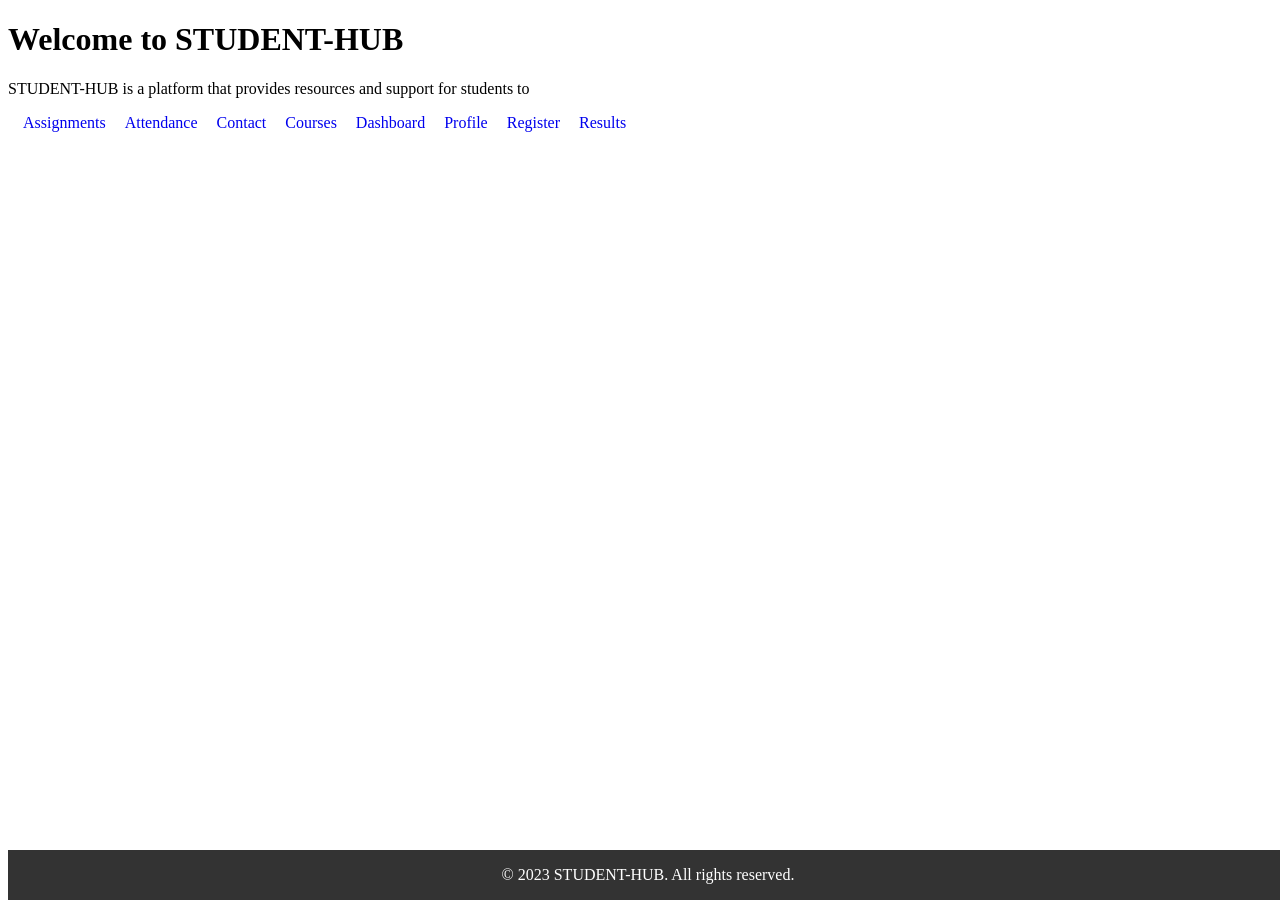
==== index.html @ 46077544 "Add footer section to index.html and style.css; create sitemap.md for project overview" ====
<!DOCTYPE html>
<html lang="en">
<head>
    <meta charset="UTF-8">
    <meta name="viewport" content="width=device-width, initial-scale=1.0">
    <title>STUDENT-HUB</title>
    <link rel="stylesheet" href="./student HUB project/css/style.css">
</head>
<body>
    <header> 
        <h1>Welcome to STUDENT-HUB</h1>
    </header>
    <main>
        <p>STUDENT-HUB is a platform that provides resources and support for students to</p>
    </main>

    <nav class="Navbar">
            <a href="assignments.html">Assignments</a>
            <a href="attendance.html">Attendance</a>
            <a href="contact.html">Contact</a>
            <a href="courses.html">Courses</a>
            <a href="dashboard.html">Dashboard</a>
            <a href="profile.html">Profile</a>
            <a href="register.html">Register</a>
            <a href="results.html">Results</a>
    </nav>
    <script src="script.js"></script>
<div class="footer">
    <p>&copy; 2023 STUDENT-HUB. All rights reserved.</p>
</div>
</body>
</html>
---- student HUB project/css/style.css ----
.Navbar a {
    text-decoration: none;
    margin-left: 15px;
}
.footer {
    background-color: #333;
    color: #fff;
    text-align: center;
    
    position: fixed;
    bottom: 0;
    width: 100%;
}
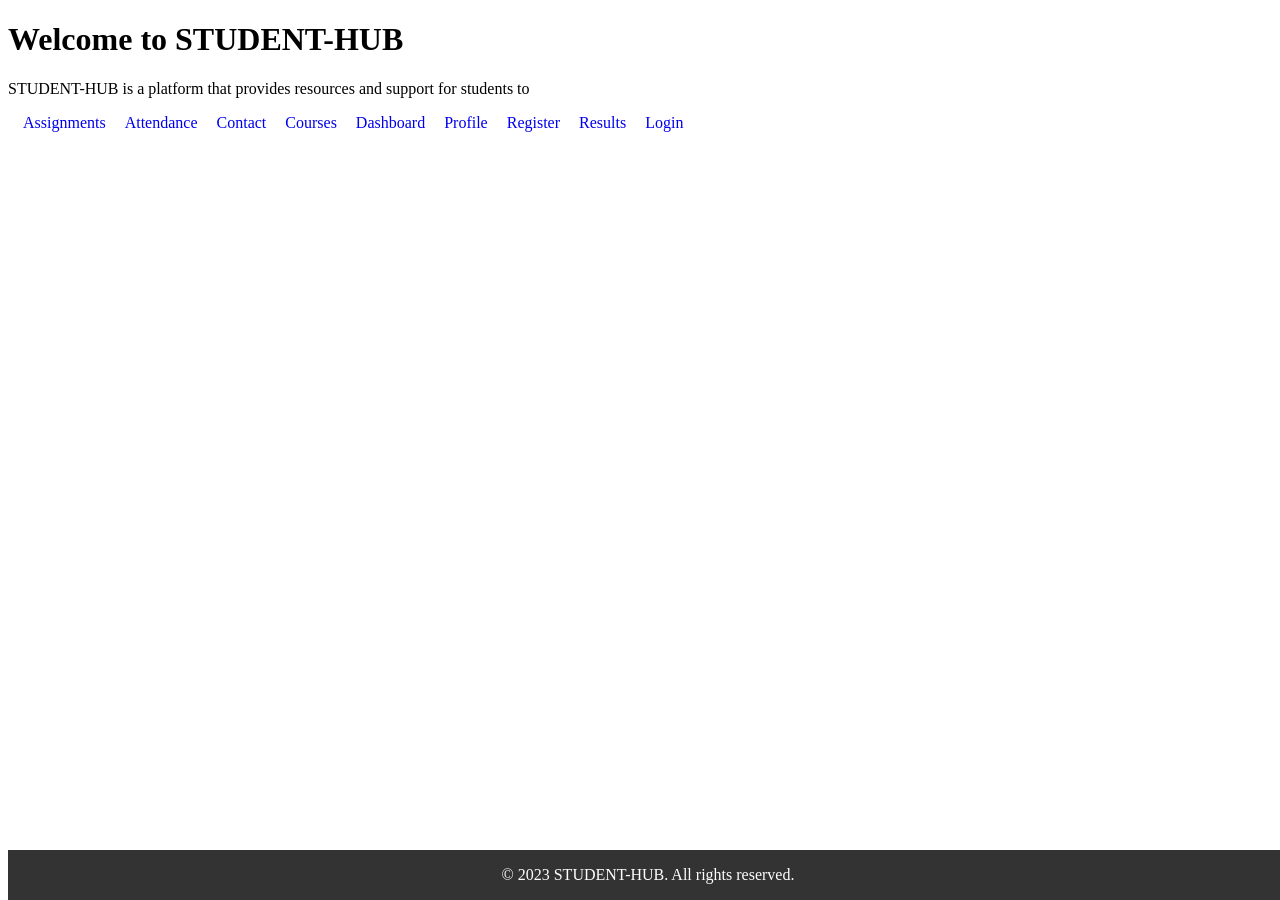
==== commit 419ed32a: "Add multiple HTML pages and update index.html with footer and login link; create style.css for styli" ====
--- a/index.html
+++ b/index.html
@@ -23,10 +23,11 @@
             <a href="profile.html">Profile</a>
             <a href="register.html">Register</a>
             <a href="results.html">Results</a>
+            <a href="login.html">Login</a>
     </nav>
     <script src="script.js"></script>
 <div class="footer">
     <p>&copy; 2023 STUDENT-HUB. All rights reserved.</p>
 </div>
 </body>
-</html>+</html>
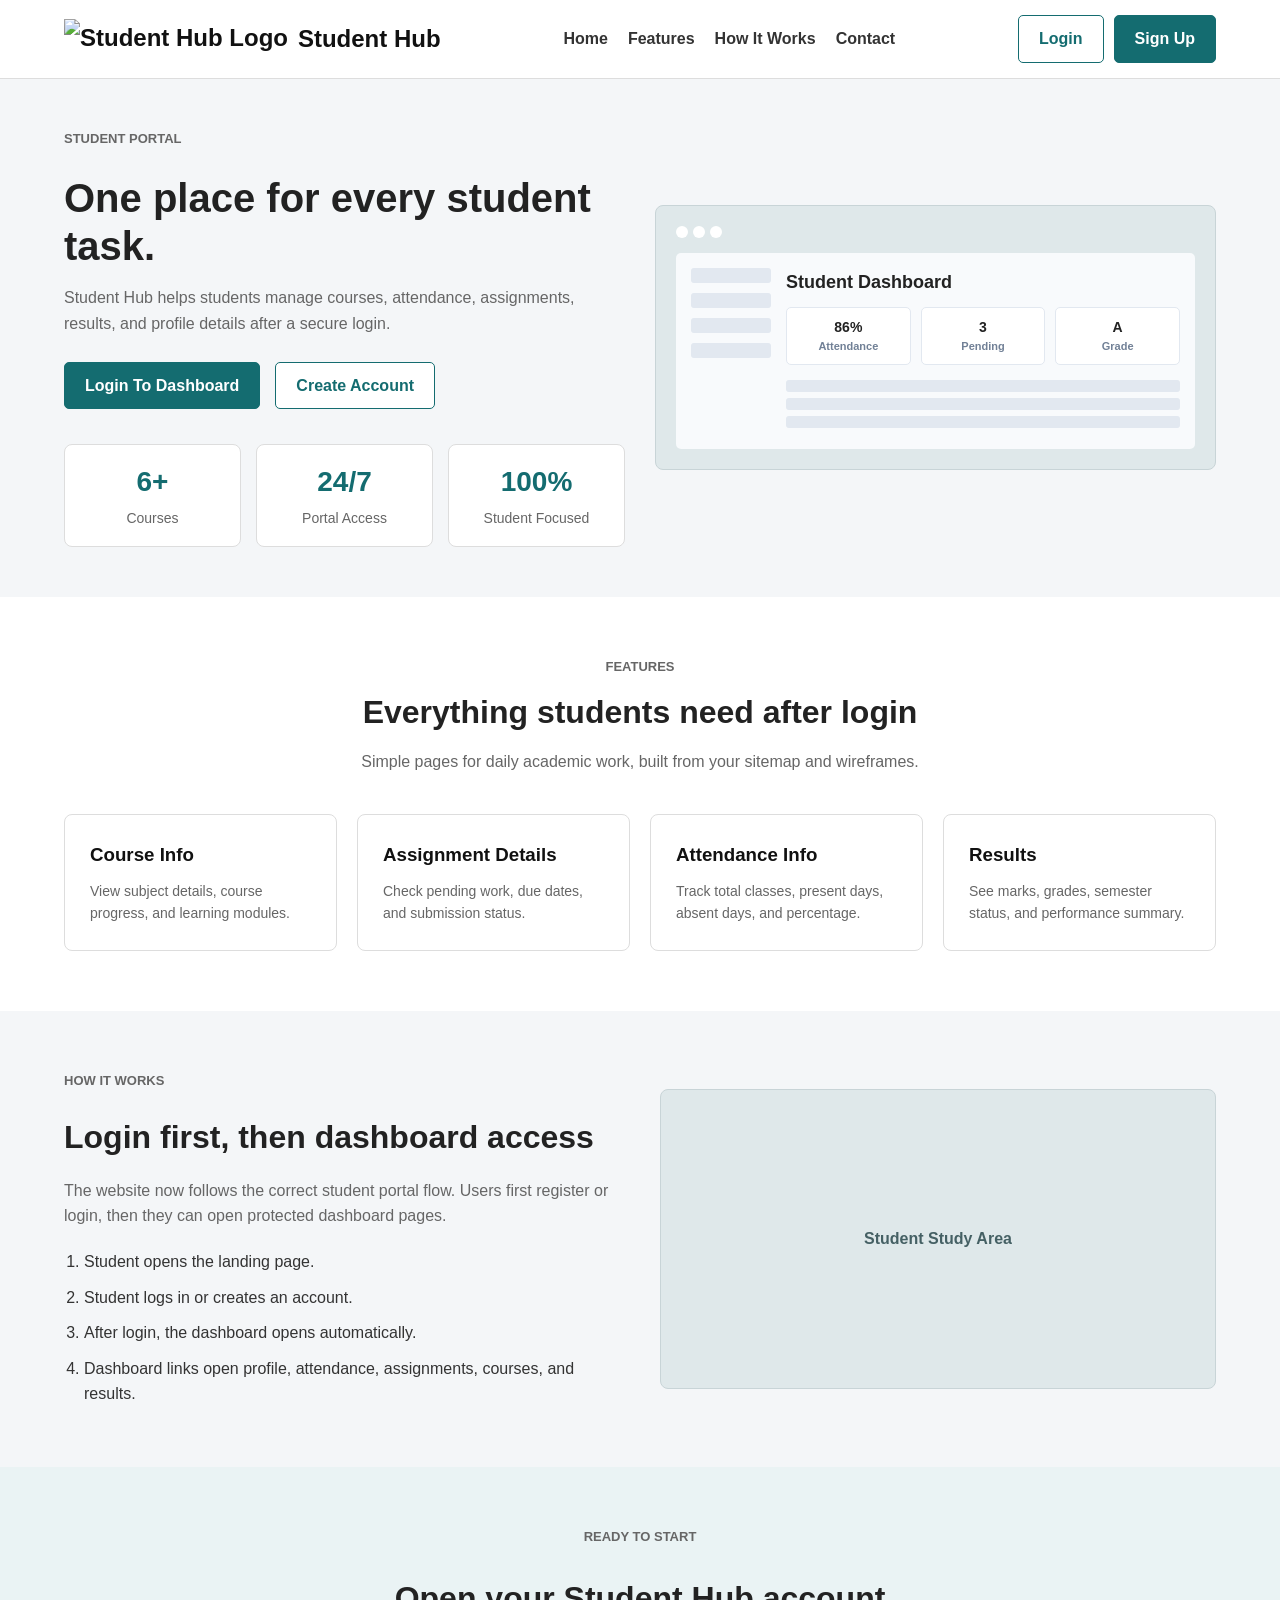
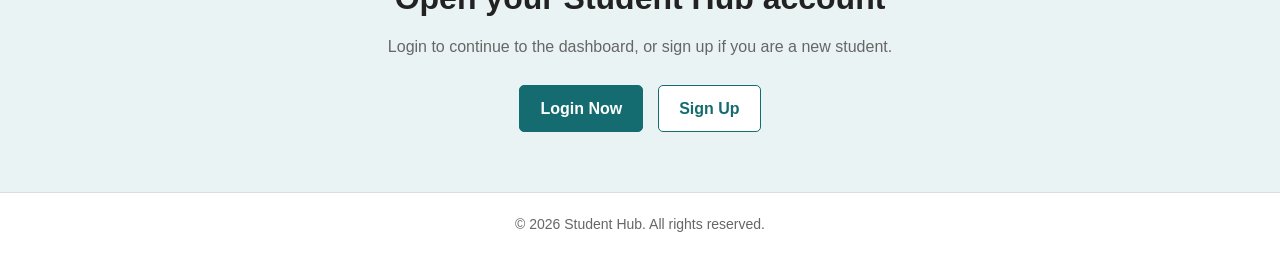
==== commit 655bf0a3: "Add logo images for branding - Added logo.png and logo1 (2).png to the img directory for use in the " ====
--- a/index.html
+++ b/index.html
@@ -3,31 +3,140 @@
 <head>
     <meta charset="UTF-8">
     <meta name="viewport" content="width=device-width, initial-scale=1.0">
-    <title>STUDENT-HUB</title>
-    <link rel="stylesheet" href="./student HUB project/css/style.css">
+    <title>Student Hub - Home</title>
+    <link rel="stylesheet" href="css/style.css">
 </head>
 <body>
-    <header> 
-        <h1>Welcome to STUDENT-HUB</h1>
+    <header class="site-header">
+        <a class="brand" href="index.html">
+            <img src="img/Logo.png" alt="Student Hub Logo">
+            <span>Student Hub</span>
+        </a>
+        <nav class="main-nav">
+            <a href="index.html">Home</a>
+            <a href="#features">Features</a>
+            <a href="#how-it-works">How It Works</a>
+            <a href="Pages/contact.html">Contact</a>
+        </nav>
+        <div class="header-actions">
+            <a class="btn btn-light" href="Pages/login.html">Login</a>
+            <a class="btn btn-primary" href="Pages/register.html">Sign Up</a>
+        </div>
     </header>
+
     <main>
-        <p>STUDENT-HUB is a platform that provides resources and support for students to</p>
+        <section class="hero landing-hero">
+            <div class="hero-content">
+                <p class="eyebrow">Student Portal</p>
+                <h1>One place for every student task.</h1>
+                <p>Student Hub helps students manage courses, attendance, assignments, results, and profile details after a secure login.</p>
+                <div class="hero-actions">
+                    <a class="btn btn-primary" href="Pages/login.html">Login To Dashboard</a>
+                    <a class="btn btn-light" href="Pages/register.html">Create Account</a>
+                </div>
+                <div class="metric-row">
+                    <div>
+                        <strong>6+</strong>
+                        <span>Courses</span>
+                    </div>
+                    <div>
+                        <strong>24/7</strong>
+                        <span>Portal Access</span>
+                    </div>
+                    <div>
+                        <strong>100%</strong>
+                        <span>Student Focused</span>
+                    </div>
+                </div>
+            </div>
+
+            <!-- Landing preview  -->
+            <div class="landing-preview">
+                <div class="preview-top">
+                    <span></span>
+                    <span></span>
+                    <span></span>
+                </div>
+                <div class="preview-body">
+                    <div class="preview-sidebar">
+                        <div></div>
+                        <div></div>
+                        <div></div>
+                        <div></div>
+                    </div>
+                    <div class="preview-main">
+                        <h2>Student Dashboard</h2>
+                        <div class="preview-stats">
+                            <article>86%<span>Attendance</span></article>
+                            <article>3<span>Pending</span></article>
+                            <article>A<span>Grade</span></article>
+                        </div>
+                        <div class="preview-table">
+                            <p></p>
+                            <p></p>
+                            <p></p>
+                        </div>
+                    </div>
+                </div>
+            </div>
+        </section>
+
+        <section class="section" id="features">
+            <div class="section-title">
+                <p class="eyebrow">Features</p>
+                <h2>Everything students need after login</h2>
+                <p>Simple pages for daily academic work, built from your sitemap and wireframes.</p>
+            </div>
+
+            <div class="card-grid">
+                <article class="service-card">
+                    <h3>Course Info</h3>
+                    <p>View subject details, course progress, and learning modules.</p>
+                </article>
+                <article class="service-card">
+                    <h3>Assignment Details</h3>
+                    <p>Check pending work, due dates, and submission status.</p>
+                </article>
+                <article class="service-card">
+                    <h3>Attendance Info</h3>
+                    <p>Track total classes, present days, absent days, and percentage.</p>
+                </article>
+                <article class="service-card">
+                    <h3>Results</h3>
+                    <p>See marks, grades, semester status, and performance summary.</p>
+                </article>
+            </div>
+        </section>
+
+        <section class="split-section" id="how-it-works">
+            <div>
+                <p class="eyebrow">How It Works</p>
+                <h2>Login first, then dashboard access</h2>
+                <p>The website now follows the correct student portal flow. Users first register or login, then they can open protected dashboard pages.</p>
+                <ol class="step-list">
+                    <li>Student opens the landing page.</li>
+                    <li>Student logs in or creates an account.</li>
+                    <li>After login, the dashboard opens automatically.</li>
+                    <li>Dashboard links open profile, attendance, assignments, courses, and results.</li>
+                </ol>
+            </div>
+            <div class="image-box">Student Study Area</div>
+        </section>
+
+        <section class="cta-section">
+            <p class="eyebrow">Ready To Start</p>
+            <h2>Open your Student Hub account</h2>
+            <p>Login to continue to the dashboard, or sign up if you are a new student.</p>
+            <div class="hero-actions" style="justify-content: center;">
+                <a class="btn btn-primary" href="Pages/login.html">Login Now</a>
+                <a class="btn btn-light" href="Pages/register.html">Sign Up</a>
+            </div>
+        </section>
     </main>
 
-    <nav class="Navbar">
-            <a href="assignments.html">Assignments</a>
-            <a href="attendance.html">Attendance</a>
-            <a href="contact.html">Contact</a>
-            <a href="courses.html">Courses</a>
-            <a href="dashboard.html">Dashboard</a>
-            <a href="profile.html">Profile</a>
-            <a href="register.html">Register</a>
-            <a href="results.html">Results</a>
-            <a href="login.html">Login</a>
-    </nav>
-    <script src="script.js"></script>
-<div class="footer">
-    <p>&copy; 2023 STUDENT-HUB. All rights reserved.</p>
-</div>
+    <footer class="site-footer">
+        <p>&copy; 2026 Student Hub. All rights reserved.</p>
+    </footer>
+    <script src="js/script.js"></script>
 </body>
 </html>
--- a/css/style.css
+++ b/css/style.css
@@ -0,0 +1,901 @@
+/* ========================================================
+   STUDENT HUB PORTAL - STYLE SHEET
+   This is the main CSS file containing all page styles,
+   organized page-by-page and component-by-component.
+   ======================================================== */
+
+/* --------------------------------------------------------
+   1. GLOBAL RESET & BASE STYLES
+   -------------------------------------------------------- */
+* {
+    box-sizing: border-box;
+    margin: 0;
+    padding: 0;
+}
+
+body {
+    font-family: Arial, sans-serif;
+    background-color: #f4f6f8;
+    color: #222222;
+    line-height: 1.6;
+}
+
+a {
+    color: #146c70;
+    text-decoration: none;
+}
+
+a:hover {
+    text-decoration: underline;
+}
+
+/* --------------------------------------------------------
+   2. HEADER & NAVIGATION BAR
+   -------------------------------------------------------- */
+.site-header {
+    display: flex;
+    justify-content: space-between;
+    align-items: center;
+    padding: 15px 5%;
+    background-color: #ffffff;
+    border-bottom: 1px solid #dddddd;
+}
+
+.brand {
+    display: flex;
+    align-items: center;
+    gap: 10px;
+    font-size: 24px;
+    font-weight: bold;
+    color: #111111;
+    text-decoration: none;
+}
+
+.brand:hover {
+    text-decoration: none;
+}
+
+.brand img {
+    height: 40px;
+    width: auto;
+    display: block;
+}
+
+.main-nav {
+    display: flex;
+    gap: 20px;
+}
+
+.main-nav a {
+    color: #333333;
+    font-weight: bold;
+    text-decoration: none;
+}
+
+.main-nav a:hover {
+    color: #146c70;
+    text-decoration: none;
+}
+
+.header-actions {
+    display: flex;
+    gap: 10px;
+}
+
+/* --------------------------------------------------------
+   3. BUTTONS
+   -------------------------------------------------------- */
+.btn {
+    display: inline-block;
+    padding: 10px 20px;
+    border-radius: 5px;
+    font-weight: bold;
+    text-align: center;
+    cursor: pointer;
+    border: 1px solid #146c70;
+    text-decoration: none;
+}
+
+.btn-primary {
+    background-color: #146c70;
+    color: #ffffff;
+}
+
+.btn-primary:hover {
+    background-color: #0f5154;
+    text-decoration: none;
+}
+
+.btn-light {
+    background-color: #ffffff;
+    color: #146c70;
+}
+
+.btn-light:hover {
+    background-color: #eef4f5;
+    text-decoration: none;
+}
+
+.full {
+    width: 100%;
+}
+
+/* --------------------------------------------------------
+   4. HOME / LANDING PAGE
+   -------------------------------------------------------- */
+.hero {
+    display: grid;
+    grid-template-columns: 1fr 1fr;
+    gap: 30px;
+    padding: 50px 5%;
+    align-items: center;
+}
+
+.eyebrow {
+    color: #d97706;
+    font-size: 13px;
+    font-weight: bold;
+    text-transform: uppercase;
+    margin-bottom: 10px;
+}
+
+.hero-content h1 {
+    font-size: 40px;
+    margin-bottom: 15px;
+    line-height: 1.2;
+}
+
+.hero-content p {
+    color: #666666;
+    margin-bottom: 25px;
+}
+
+.hero-actions {
+    display: flex;
+    gap: 15px;
+}
+
+/* Metric Stats Row */
+.metric-row {
+    display: grid;
+    grid-template-columns: repeat(3, 1fr);
+    gap: 15px;
+    margin-top: 35px;
+}
+
+.metric-row div {
+    background-color: #ffffff;
+    border: 1px solid #dddddd;
+    border-radius: 8px;
+    padding: 15px;
+    text-align: center;
+}
+
+.metric-row strong {
+    display: block;
+    font-size: 28px;
+    color: #146c70;
+}
+
+.metric-row span {
+    font-size: 14px;
+    color: #666666;
+}
+
+/* Landing Preview Box */
+.landing-preview {
+    background-color: #dfe8ea;
+    border: 1px solid #c8d4d7;
+    border-radius: 8px;
+    padding: 20px;
+}
+
+.preview-top {
+    display: flex;
+    gap: 5px;
+    margin-bottom: 15px;
+}
+
+.preview-top span {
+    width: 12px;
+    height: 12px;
+    background-color: #ffffff;
+    border-radius: 50%;
+}
+
+.preview-body {
+    display: grid;
+    grid-template-columns: 80px 1fr;
+    gap: 15px;
+    background-color: #f8fafc;
+    border-radius: 5px;
+    padding: 15px;
+}
+
+.preview-sidebar {
+    display: flex;
+    flex-direction: column;
+    gap: 10px;
+}
+
+.preview-sidebar div {
+    height: 15px;
+    background-color: #e2e8f0;
+    border-radius: 3px;
+}
+
+.preview-main h2 {
+    font-size: 18px;
+    margin-bottom: 10px;
+}
+
+.preview-stats {
+    display: grid;
+    grid-template-columns: repeat(3, 1fr);
+    gap: 10px;
+    margin-bottom: 15px;
+}
+
+.preview-stats article {
+    background-color: #ffffff;
+    border: 1px solid #e2e8f0;
+    border-radius: 5px;
+    padding: 8px;
+    text-align: center;
+    font-size: 14px;
+    font-weight: bold;
+}
+
+.preview-stats article span {
+    display: block;
+    font-size: 11px;
+    color: #718096;
+}
+
+.preview-table p {
+    height: 12px;
+    background-color: #e2e8f0;
+    margin-bottom: 6px;
+    border-radius: 3px;
+}
+
+/* --------------------------------------------------------
+   5. FEATURES SECTION
+   -------------------------------------------------------- */
+.section {
+    padding: 60px 5%;
+    background-color: #ffffff;
+}
+
+.section-title {
+    text-align: center;
+    max-width: 600px;
+    margin: 0 auto 40px;
+}
+
+.section-title h2 {
+    font-size: 32px;
+    margin-bottom: 10px;
+}
+
+.section-title p {
+    color: #666666;
+}
+
+.card-grid {
+    display: grid;
+    grid-template-columns: repeat(4, 1fr);
+    gap: 20px;
+}
+
+.service-card {
+    background-color: #ffffff;
+    border: 1px solid #dddddd;
+    border-radius: 8px;
+    padding: 25px;
+    transition: transform 0.2s;
+}
+
+.service-card:hover {
+    transform: translateY(-5px);
+    box-shadow: 0 4px 10px rgba(0,0,0,0.05);
+}
+
+.service-card h3 {
+    margin-bottom: 10px;
+    color: #111111;
+}
+
+.service-card p {
+    color: #666666;
+    font-size: 14px;
+}
+
+/* --------------------------------------------------------
+   6. HOW IT WORKS SECTION (SPLIT)
+   -------------------------------------------------------- */
+.split-section {
+    display: grid;
+    grid-template-columns: 1fr 1fr;
+    gap: 40px;
+    padding: 60px 5%;
+    align-items: center;
+}
+
+.split-section h2 {
+    font-size: 32px;
+    margin-bottom: 15px;
+}
+
+.split-section p {
+    color: #666666;
+    margin-bottom: 20px;
+}
+
+.step-list {
+    margin-left: 20px;
+    display: flex;
+    flex-direction: column;
+    gap: 10px;
+}
+
+.step-list li {
+    color: #333333;
+}
+
+.image-box {
+    background-color: #dfe8ea;
+    border: 1px solid #c8d4d7;
+    border-radius: 8px;
+    min-height: 300px;
+    display: flex;
+    align-items: center;
+    justify-content: center;
+    color: #456064;
+    font-weight: bold;
+}
+
+/* --------------------------------------------------------
+   7. CALL TO ACTION (CTA) SECTION
+   -------------------------------------------------------- */
+.cta-section {
+    text-align: center;
+    padding: 60px 5%;
+    background-color: #eaf3f4;
+}
+
+.cta-section h2 {
+    font-size: 32px;
+    margin-bottom: 10px;
+}
+
+.cta-section p {
+    color: #666666;
+    margin-bottom: 25px;
+}
+
+/* --------------------------------------------------------
+   8. FOOTER
+   -------------------------------------------------------- */
+.site-footer {
+    text-align: center;
+    padding: 20px 5%;
+    background-color: #ffffff;
+    border-top: 1px solid #dddddd;
+    color: #666666;
+    font-size: 14px;
+}
+
+/* --------------------------------------------------------
+   9. AUTHENTICATION PAGES (LOGIN & SIGN UP)
+   -------------------------------------------------------- */
+.auth-page {
+    padding: 50px 5%;
+    display: flex;
+    justify-content: center;
+    align-items: center;
+    min-height: 80vh;
+}
+
+.auth-card {
+    display: grid;
+    grid-template-columns: 1fr 1fr;
+    background-color: #ffffff;
+    border: 1px solid #dddddd;
+    border-radius: 8px;
+    overflow: hidden;
+    max-width: 900px;
+    width: 100%;
+}
+
+.auth-media {
+    background-color: #dfe8ea;
+    display: flex;
+    align-items: center;
+    justify-content: center;
+}
+
+.login-left {
+    padding: 40px;
+    width: 100%;
+}
+
+.quote-box {
+    text-align: left;
+}
+
+#quote {
+    font-size: 24px;
+    font-weight: bold;
+    color: #146c70;
+    margin-bottom: 15px;
+    line-height: 1.4;
+}
+
+#author {
+    font-size: 14px;
+    font-weight: bold;
+    color: #456064;
+}
+
+.auth-form {
+    padding: 40px;
+}
+
+.auth-form h1 {
+    font-size: 32px;
+    margin-bottom: 10px;
+}
+
+.auth-form p {
+    color: #666666;
+    margin-bottom: 25px;
+}
+
+.form-group {
+    margin-bottom: 20px;
+}
+
+.form-group label {
+    display: block;
+    font-weight: bold;
+    margin-bottom: 5px;
+}
+
+.form-group input,
+.form-group select,
+.form-group textarea {
+    width: 100%;
+    padding: 10px;
+    border: 1px solid #cccccc;
+    border-radius: 5px;
+    font-size: 14px;
+}
+
+.form-group textarea {
+    min-height: 120px;
+    resize: vertical;
+}
+
+.form-row {
+    display: flex;
+    justify-content: space-between;
+    align-items: center;
+    margin-bottom: 20px;
+    font-size: 14px;
+}
+
+.inline-check {
+    display: flex;
+    align-items: center;
+    gap: 5px;
+    font-weight: normal;
+}
+
+.inline-check input {
+    cursor: pointer;
+}
+
+.form-note {
+    text-align: center;
+    margin-top: 20px;
+    font-size: 14px;
+}
+
+/* --------------------------------------------------------
+   10. INTERIOR PAGE SHELL & GENERAL LAYOUTS
+   -------------------------------------------------------- */
+.page-shell {
+    padding: 40px 5%;
+}
+
+.page-heading {
+    display: flex;
+    justify-content: space-between;
+    align-items: center;
+    margin-bottom: 30px;
+    border-bottom: 1px solid #dddddd;
+    padding-bottom: 20px;
+}
+
+.page-heading h1 {
+    font-size: 36px;
+    margin-bottom: 5px;
+}
+
+.page-heading p {
+    color: #666666;
+}
+
+/* Content Panels */
+.panel {
+    background-color: #ffffff;
+    border: 1px solid #dddddd;
+    border-radius: 8px;
+    padding: 30px;
+    margin-bottom: 30px;
+}
+
+.panel h2 {
+    margin-bottom: 20px;
+    font-size: 22px;
+    border-bottom: 2px solid #eef4f5;
+    padding-bottom: 10px;
+}
+
+/* --------------------------------------------------------
+   11. STUDENT DASHBOARD PAGE
+   -------------------------------------------------------- */
+/* Stats Grid */
+.stats-grid {
+    display: grid;
+    grid-template-columns: repeat(4, 1fr);
+    gap: 20px;
+    margin-bottom: 30px;
+}
+
+.stat-card {
+    background-color: #ffffff;
+    border: 1px solid #dddddd;
+    border-radius: 8px;
+    padding: 20px;
+}
+
+.stat-card span {
+    font-size: 14px;
+    color: #666666;
+    text-transform: uppercase;
+}
+
+.stat-card strong {
+    display: block;
+    font-size: 36px;
+    color: #146c70;
+    margin: 5px 0;
+}
+
+.stat-card p {
+    font-size: 12px;
+    color: #888888;
+}
+
+/* Dashboard Split Columns */
+.content-grid {
+    display: grid;
+    grid-template-columns: 1.5fr 1fr;
+    gap: 30px;
+}
+
+/* Schedule Timeline */
+.timeline {
+    list-style: none;
+    display: flex;
+    flex-direction: column;
+    gap: 15px;
+}
+
+.timeline li {
+    display: flex;
+    align-items: center;
+    gap: 20px;
+    padding: 10px 0;
+    border-bottom: 1px dashed #eeeeee;
+}
+
+.timeline li span {
+    font-weight: bold;
+    color: #146c70;
+    background-color: #eef4f5;
+    padding: 5px 10px;
+    border-radius: 4px;
+    font-size: 14px;
+}
+
+/* Sidebar Modules List */
+.module-list {
+    display: flex;
+    flex-direction: column;
+    gap: 12px;
+}
+
+.module-list a {
+    display: block;
+    background-color: #eef4f5;
+    padding: 12px 15px;
+    border-radius: 5px;
+    color: #333333;
+    font-weight: bold;
+    border-left: 4px solid #146c70;
+}
+
+.module-list a:hover {
+    background-color: #dfe8ea;
+    text-decoration: none;
+}
+
+/* --------------------------------------------------------
+   12. COURSES PAGE
+   -------------------------------------------------------- */
+.course-grid {
+    display: grid;
+    grid-template-columns: repeat(3, 1fr);
+    gap: 25px;
+}
+
+.course-card {
+    background-color: #ffffff;
+    border: 1px solid #dddddd;
+    border-radius: 8px;
+    overflow: hidden;
+}
+
+.course-thumb {
+    background-color: #dfe8ea;
+    height: 150px;
+    display: flex;
+    align-items: center;
+    justify-content: center;
+    color: #456064;
+    font-weight: bold;
+}
+
+.course-card div:last-child {
+    padding: 20px;
+}
+
+.course-card h2 {
+    font-size: 20px;
+    margin-bottom: 10px;
+}
+
+.course-card p {
+    font-size: 14px;
+    color: #666666;
+    margin-bottom: 15px;
+    height: 60px; /* simple fixed height for alignment */
+    overflow: hidden;
+}
+
+.course-card span {
+    font-weight: bold;
+    color: #146c70;
+    font-size: 14px;
+}
+
+/* --------------------------------------------------------
+   13. TABLES & STATUS BADGES (ASSIGNMENTS, ATTENDANCE, RESULTS)
+   -------------------------------------------------------- */
+.table-wrap {
+    overflow-x: auto;
+}
+
+table {
+    width: 100%;
+    border-collapse: collapse;
+    margin-top: 10px;
+}
+
+th, td {
+    padding: 12px 15px;
+    text-align: left;
+    border-bottom: 1px solid #dddddd;
+}
+
+th {
+    background-color: #eef4f5;
+    color: #333333;
+    font-weight: bold;
+}
+
+tr:hover td {
+    background-color: #f9fbfb;
+}
+
+/* Badges */
+.badge {
+    display: inline-block;
+    padding: 4px 8px;
+    border-radius: 4px;
+    font-size: 12px;
+    font-weight: bold;
+}
+
+.success {
+    background-color: #e5f5ee;
+    color: #16794f;
+}
+
+.warning {
+    background-color: #fff0dd;
+    color: #a96200;
+}
+
+/* --------------------------------------------------------
+   14. PROFILE PAGE
+   -------------------------------------------------------- */
+.profile-layout {
+    display: grid;
+    grid-template-columns: 280px 1fr;
+    gap: 30px;
+}
+
+.profile-card {
+    background-color: #ffffff;
+    border: 1px solid #dddddd;
+    border-radius: 8px;
+    padding: 30px;
+    text-align: center;
+}
+
+.profile-avatar {
+    width: 100px;
+    height: 100px;
+    border-radius: 50%;
+    background-color: #146c70;
+    color: #ffffff;
+    display: flex;
+    align-items: center;
+    justify-content: center;
+    font-size: 36px;
+    font-weight: bold;
+    margin: 0 auto 20px;
+}
+
+.profile-card h2 {
+    font-size: 22px;
+    margin-bottom: 5px;
+}
+
+.profile-card p {
+    color: #666666;
+    margin-bottom: 20px;
+}
+
+/* DL Details List styling */
+.details-list div {
+    display: grid;
+    grid-template-columns: 150px 1fr;
+    padding: 15px 0;
+    border-bottom: 1px solid #eeeeee;
+}
+
+.details-list div:last-child {
+    border-bottom: none;
+}
+
+.details-list dt {
+    font-weight: bold;
+    color: #555555;
+}
+
+.details-list dd {
+    color: #222222;
+}
+
+/* --------------------------------------------------------
+   15. CONTACT PAGE
+   -------------------------------------------------------- */
+.contact-layout {
+    display: grid;
+    grid-template-columns: 1.5fr 1fr;
+    gap: 30px;
+}
+
+.support-card {
+    background-color: #ffffff;
+    border: 1px solid #dddddd;
+    border-radius: 8px;
+    padding: 30px;
+}
+
+.support-card h2 {
+    margin-bottom: 20px;
+    font-size: 22px;
+    border-bottom: 2px solid #eef4f5;
+    padding-bottom: 10px;
+}
+
+.support-card p {
+    margin-bottom: 15px;
+    color: #333333;
+}
+
+.support-card p strong {
+    color: #146c70;
+    display: inline-block;
+    width: 80px;
+}
+
+/* --------------------------------------------------------
+   16. MOBILE RESPONSIVE STYLES
+   -------------------------------------------------------- */
+@media (max-width: 850px) {
+    /* Header layout changes */
+    .site-header {
+        flex-direction: column;
+        gap: 15px;
+        text-align: center;
+    }
+
+    .main-nav {
+        flex-wrap: wrap;
+        justify-content: center;
+    }
+
+    /* Grids to single columns */
+    .hero,
+    .split-section,
+    .auth-card,
+    .content-grid,
+    .course-grid,
+    .profile-layout,
+    .contact-layout {
+        grid-template-columns: 1fr;
+    }
+
+    .card-grid {
+        grid-template-columns: repeat(2, 1fr);
+    }
+
+    .stats-grid {
+        grid-template-columns: repeat(2, 1fr);
+    }
+
+    .metric-row {
+        grid-template-columns: 1fr;
+    }
+
+    /* Adjust page headers */
+    .page-heading {
+        flex-direction: column;
+        align-items: flex-start;
+        gap: 15px;
+    }
+
+    .page-heading h1 {
+        font-size: 30px;
+    }
+
+    /* Adjust hero details */
+    .hero-content h1 {
+        font-size: 32px;
+    }
+
+    /* Hide auth sidebar/media on mobile for cleaner login page */
+    .auth-media {
+        display: none;
+    }
+}
+
+@media (max-width: 480px) {
+    .card-grid,
+    .stats-grid {
+        grid-template-columns: 1fr;
+    }
+
+    .main-nav {
+        flex-direction: column;
+        align-items: center;
+        gap: 10px;
+    }
+}
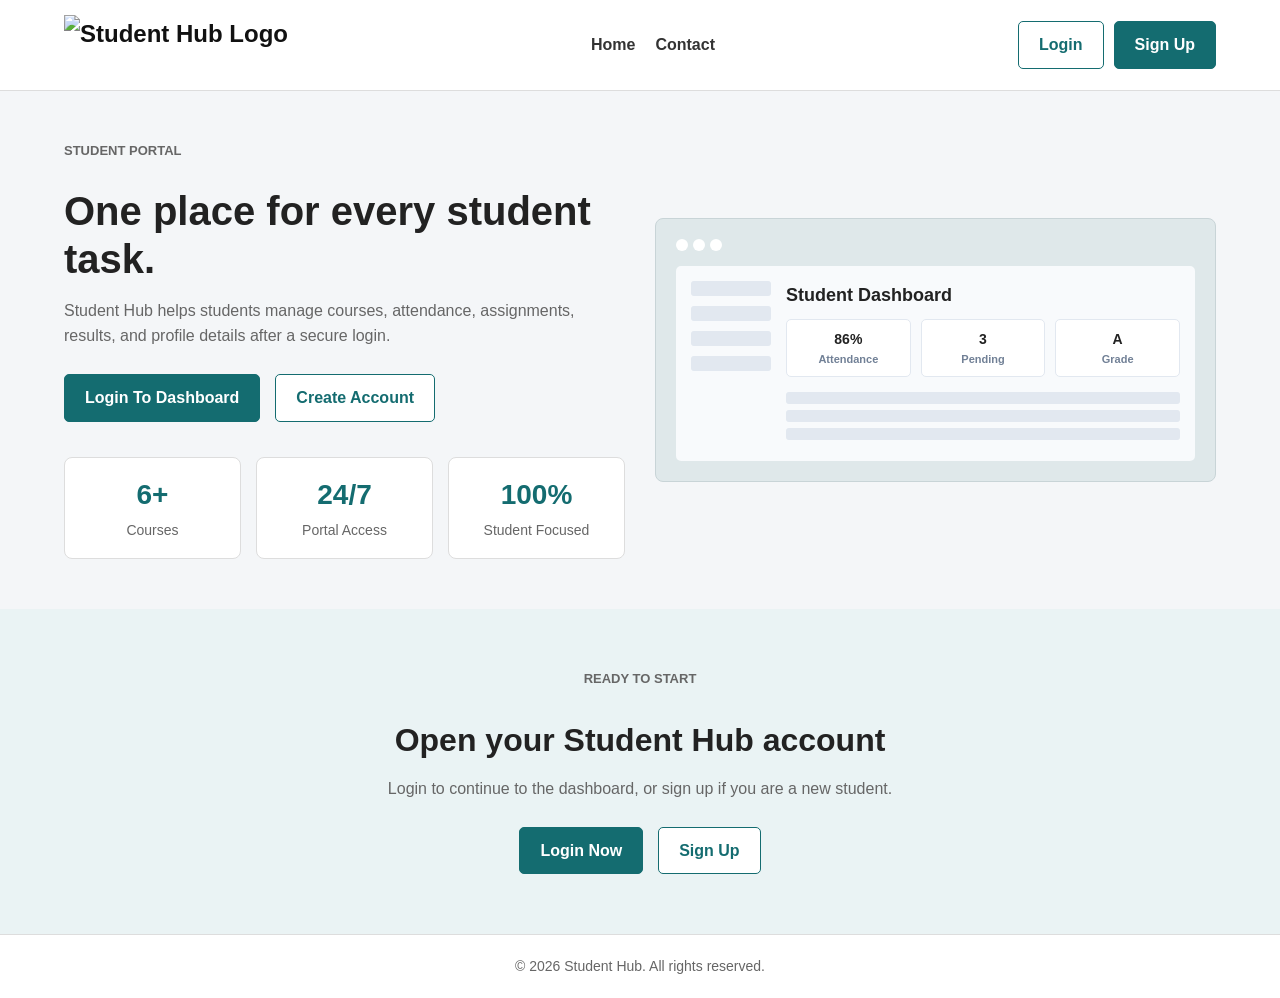
==== commit 31180b65: "Add reload icon SVG to the project" ====
--- a/index.html
+++ b/index.html
@@ -5,24 +5,22 @@
     <meta name="viewport" content="width=device-width, initial-scale=1.0">
     <title>Student Hub - Home</title>
     <link rel="stylesheet" href="css/style.css">
+    <link rel="stylesheet" href="css/index.css">
 </head>
 <body>
     <header class="site-header">
         <a class="brand" href="index.html">
             <img src="img/Logo.png" alt="Student Hub Logo">
-            <span>Student Hub</span>
         </a>
         <nav class="main-nav">
             <a href="index.html">Home</a>
-            <a href="#features">Features</a>
-            <a href="#how-it-works">How It Works</a>
             <a href="Pages/contact.html">Contact</a>
         </nav>
         <div class="header-actions">
             <a class="btn btn-light" href="Pages/login.html">Login</a>
             <a class="btn btn-primary" href="Pages/register.html">Sign Up</a>
         </div>
-    </header>
+    </header>   
 
     <main>
         <section class="hero landing-hero">
@@ -81,47 +79,9 @@
             </div>
         </section>
 
-        <section class="section" id="features">
-            <div class="section-title">
-                <p class="eyebrow">Features</p>
-                <h2>Everything students need after login</h2>
-                <p>Simple pages for daily academic work, built from your sitemap and wireframes.</p>
-            </div>
+        
 
-            <div class="card-grid">
-                <article class="service-card">
-                    <h3>Course Info</h3>
-                    <p>View subject details, course progress, and learning modules.</p>
-                </article>
-                <article class="service-card">
-                    <h3>Assignment Details</h3>
-                    <p>Check pending work, due dates, and submission status.</p>
-                </article>
-                <article class="service-card">
-                    <h3>Attendance Info</h3>
-                    <p>Track total classes, present days, absent days, and percentage.</p>
-                </article>
-                <article class="service-card">
-                    <h3>Results</h3>
-                    <p>See marks, grades, semester status, and performance summary.</p>
-                </article>
-            </div>
-        </section>
-
-        <section class="split-section" id="how-it-works">
-            <div>
-                <p class="eyebrow">How It Works</p>
-                <h2>Login first, then dashboard access</h2>
-                <p>The website now follows the correct student portal flow. Users first register or login, then they can open protected dashboard pages.</p>
-                <ol class="step-list">
-                    <li>Student opens the landing page.</li>
-                    <li>Student logs in or creates an account.</li>
-                    <li>After login, the dashboard opens automatically.</li>
-                    <li>Dashboard links open profile, attendance, assignments, courses, and results.</li>
-                </ol>
-            </div>
-            <div class="image-box">Student Study Area</div>
-        </section>
+        
 
         <section class="cta-section">
             <p class="eyebrow">Ready To Start</p>
--- a/css/style.css
+++ b/css/style.css
@@ -1,7 +1,6 @@
 /* ========================================================
-   STUDENT HUB PORTAL - STYLE SHEET
-   This is the main CSS file containing all page styles,
-   organized page-by-page and component-by-component.
+   STUDENT HUB PORTAL - COMMON STYLES
+   Shared styles used by all pages.
    ======================================================== */
 
 /* --------------------------------------------------------
@@ -29,6 +28,14 @@
     text-decoration: underline;
 }
 
+.eyebrow {
+    color: #d97706;
+    font-size: 13px;
+    font-weight: bold;
+    text-transform: uppercase;
+    margin-bottom: 10px;
+}
+
 /* --------------------------------------------------------
    2. HEADER & NAVIGATION BAR
    -------------------------------------------------------- */
@@ -56,7 +63,7 @@
 }
 
 .brand img {
-    height: 40px;
+    height: 60px;
     width: auto;
     display: block;
 }
@@ -121,337 +128,8 @@
 }
 
 /* --------------------------------------------------------
-   4. HOME / LANDING PAGE
-   -------------------------------------------------------- */
-.hero {
-    display: grid;
-    grid-template-columns: 1fr 1fr;
-    gap: 30px;
-    padding: 50px 5%;
-    align-items: center;
-}
-
-.eyebrow {
-    color: #d97706;
-    font-size: 13px;
-    font-weight: bold;
-    text-transform: uppercase;
-    margin-bottom: 10px;
-}
-
-.hero-content h1 {
-    font-size: 40px;
-    margin-bottom: 15px;
-    line-height: 1.2;
-}
-
-.hero-content p {
-    color: #666666;
-    margin-bottom: 25px;
-}
-
-.hero-actions {
-    display: flex;
-    gap: 15px;
-}
-
-/* Metric Stats Row */
-.metric-row {
-    display: grid;
-    grid-template-columns: repeat(3, 1fr);
-    gap: 15px;
-    margin-top: 35px;
-}
-
-.metric-row div {
-    background-color: #ffffff;
-    border: 1px solid #dddddd;
-    border-radius: 8px;
-    padding: 15px;
-    text-align: center;
-}
-
-.metric-row strong {
-    display: block;
-    font-size: 28px;
-    color: #146c70;
-}
-
-.metric-row span {
-    font-size: 14px;
-    color: #666666;
-}
-
-/* Landing Preview Box */
-.landing-preview {
-    background-color: #dfe8ea;
-    border: 1px solid #c8d4d7;
-    border-radius: 8px;
-    padding: 20px;
-}
-
-.preview-top {
-    display: flex;
-    gap: 5px;
-    margin-bottom: 15px;
-}
-
-.preview-top span {
-    width: 12px;
-    height: 12px;
-    background-color: #ffffff;
-    border-radius: 50%;
-}
-
-.preview-body {
-    display: grid;
-    grid-template-columns: 80px 1fr;
-    gap: 15px;
-    background-color: #f8fafc;
-    border-radius: 5px;
-    padding: 15px;
-}
-
-.preview-sidebar {
-    display: flex;
-    flex-direction: column;
-    gap: 10px;
-}
-
-.preview-sidebar div {
-    height: 15px;
-    background-color: #e2e8f0;
-    border-radius: 3px;
-}
-
-.preview-main h2 {
-    font-size: 18px;
-    margin-bottom: 10px;
-}
-
-.preview-stats {
-    display: grid;
-    grid-template-columns: repeat(3, 1fr);
-    gap: 10px;
-    margin-bottom: 15px;
-}
-
-.preview-stats article {
-    background-color: #ffffff;
-    border: 1px solid #e2e8f0;
-    border-radius: 5px;
-    padding: 8px;
-    text-align: center;
-    font-size: 14px;
-    font-weight: bold;
-}
-
-.preview-stats article span {
-    display: block;
-    font-size: 11px;
-    color: #718096;
-}
-
-.preview-table p {
-    height: 12px;
-    background-color: #e2e8f0;
-    margin-bottom: 6px;
-    border-radius: 3px;
-}
-
-/* --------------------------------------------------------
-   5. FEATURES SECTION
-   -------------------------------------------------------- */
-.section {
-    padding: 60px 5%;
-    background-color: #ffffff;
-}
-
-.section-title {
-    text-align: center;
-    max-width: 600px;
-    margin: 0 auto 40px;
-}
-
-.section-title h2 {
-    font-size: 32px;
-    margin-bottom: 10px;
-}
-
-.section-title p {
-    color: #666666;
-}
-
-.card-grid {
-    display: grid;
-    grid-template-columns: repeat(4, 1fr);
-    gap: 20px;
-}
-
-.service-card {
-    background-color: #ffffff;
-    border: 1px solid #dddddd;
-    border-radius: 8px;
-    padding: 25px;
-    transition: transform 0.2s;
-}
-
-.service-card:hover {
-    transform: translateY(-5px);
-    box-shadow: 0 4px 10px rgba(0,0,0,0.05);
-}
-
-.service-card h3 {
-    margin-bottom: 10px;
-    color: #111111;
-}
-
-.service-card p {
-    color: #666666;
-    font-size: 14px;
-}
-
-/* --------------------------------------------------------
-   6. HOW IT WORKS SECTION (SPLIT)
-   -------------------------------------------------------- */
-.split-section {
-    display: grid;
-    grid-template-columns: 1fr 1fr;
-    gap: 40px;
-    padding: 60px 5%;
-    align-items: center;
-}
-
-.split-section h2 {
-    font-size: 32px;
-    margin-bottom: 15px;
-}
-
-.split-section p {
-    color: #666666;
-    margin-bottom: 20px;
-}
-
-.step-list {
-    margin-left: 20px;
-    display: flex;
-    flex-direction: column;
-    gap: 10px;
-}
-
-.step-list li {
-    color: #333333;
-}
-
-.image-box {
-    background-color: #dfe8ea;
-    border: 1px solid #c8d4d7;
-    border-radius: 8px;
-    min-height: 300px;
-    display: flex;
-    align-items: center;
-    justify-content: center;
-    color: #456064;
-    font-weight: bold;
-}
-
-/* --------------------------------------------------------
-   7. CALL TO ACTION (CTA) SECTION
-   -------------------------------------------------------- */
-.cta-section {
-    text-align: center;
-    padding: 60px 5%;
-    background-color: #eaf3f4;
-}
-
-.cta-section h2 {
-    font-size: 32px;
-    margin-bottom: 10px;
-}
-
-.cta-section p {
-    color: #666666;
-    margin-bottom: 25px;
-}
-
-/* --------------------------------------------------------
-   8. FOOTER
-   -------------------------------------------------------- */
-.site-footer {
-    text-align: center;
-    padding: 20px 5%;
-    background-color: #ffffff;
-    border-top: 1px solid #dddddd;
-    color: #666666;
-    font-size: 14px;
-}
-
-/* --------------------------------------------------------
-   9. AUTHENTICATION PAGES (LOGIN & SIGN UP)
-   -------------------------------------------------------- */
-.auth-page {
-    padding: 50px 5%;
-    display: flex;
-    justify-content: center;
-    align-items: center;
-    min-height: 80vh;
-}
-
-.auth-card {
-    display: grid;
-    grid-template-columns: 1fr 1fr;
-    background-color: #ffffff;
-    border: 1px solid #dddddd;
-    border-radius: 8px;
-    overflow: hidden;
-    max-width: 900px;
-    width: 100%;
-}
-
-.auth-media {
-    background-color: #dfe8ea;
-    display: flex;
-    align-items: center;
-    justify-content: center;
-}
-
-.login-left {
-    padding: 40px;
-    width: 100%;
-}
-
-.quote-box {
-    text-align: left;
-}
-
-#quote {
-    font-size: 24px;
-    font-weight: bold;
-    color: #146c70;
-    margin-bottom: 15px;
-    line-height: 1.4;
-}
-
-#author {
-    font-size: 14px;
-    font-weight: bold;
-    color: #456064;
-}
-
-.auth-form {
-    padding: 40px;
-}
-
-.auth-form h1 {
-    font-size: 32px;
-    margin-bottom: 10px;
-}
-
-.auth-form p {
-    color: #666666;
-    margin-bottom: 25px;
-}
-
+   4. FORMS
+   -------------------------------------------------------- */
 .form-group {
     margin-bottom: 20px;
 }
@@ -503,7 +181,7 @@
 }
 
 /* --------------------------------------------------------
-   10. INTERIOR PAGE SHELL & GENERAL LAYOUTS
+   5. INTERIOR PAGE SHELL & PANELS
    -------------------------------------------------------- */
 .page-shell {
     padding: 40px 5%;
@@ -527,7 +205,6 @@
     color: #666666;
 }
 
-/* Content Panels */
 .panel {
     background-color: #ffffff;
     border: 1px solid #dddddd;
@@ -544,293 +221,21 @@
 }
 
 /* --------------------------------------------------------
-   11. STUDENT DASHBOARD PAGE
-   -------------------------------------------------------- */
-/* Stats Grid */
-.stats-grid {
-    display: grid;
-    grid-template-columns: repeat(4, 1fr);
-    gap: 20px;
-    margin-bottom: 30px;
-}
-
-.stat-card {
-    background-color: #ffffff;
-    border: 1px solid #dddddd;
-    border-radius: 8px;
-    padding: 20px;
-}
-
-.stat-card span {
-    font-size: 14px;
+   6. FOOTER
+   -------------------------------------------------------- */
+.site-footer {
+    text-align: center;
+    padding: 20px 5%;
+    background-color: #ffffff;
+    border-top: 1px solid #dddddd;
     color: #666666;
-    text-transform: uppercase;
-}
-
-.stat-card strong {
-    display: block;
-    font-size: 36px;
-    color: #146c70;
-    margin: 5px 0;
-}
-
-.stat-card p {
-    font-size: 12px;
-    color: #888888;
-}
-
-/* Dashboard Split Columns */
-.content-grid {
-    display: grid;
-    grid-template-columns: 1.5fr 1fr;
-    gap: 30px;
-}
-
-/* Schedule Timeline */
-.timeline {
-    list-style: none;
-    display: flex;
-    flex-direction: column;
-    gap: 15px;
-}
-
-.timeline li {
-    display: flex;
-    align-items: center;
-    gap: 20px;
-    padding: 10px 0;
-    border-bottom: 1px dashed #eeeeee;
-}
-
-.timeline li span {
-    font-weight: bold;
-    color: #146c70;
-    background-color: #eef4f5;
-    padding: 5px 10px;
-    border-radius: 4px;
-    font-size: 14px;
-}
-
-/* Sidebar Modules List */
-.module-list {
-    display: flex;
-    flex-direction: column;
-    gap: 12px;
-}
-
-.module-list a {
-    display: block;
-    background-color: #eef4f5;
-    padding: 12px 15px;
-    border-radius: 5px;
-    color: #333333;
-    font-weight: bold;
-    border-left: 4px solid #146c70;
-}
-
-.module-list a:hover {
-    background-color: #dfe8ea;
-    text-decoration: none;
-}
-
-/* --------------------------------------------------------
-   12. COURSES PAGE
-   -------------------------------------------------------- */
-.course-grid {
-    display: grid;
-    grid-template-columns: repeat(3, 1fr);
-    gap: 25px;
-}
-
-.course-card {
-    background-color: #ffffff;
-    border: 1px solid #dddddd;
-    border-radius: 8px;
-    overflow: hidden;
-}
-
-.course-thumb {
-    background-color: #dfe8ea;
-    height: 150px;
-    display: flex;
-    align-items: center;
-    justify-content: center;
-    color: #456064;
-    font-weight: bold;
-}
-
-.course-card div:last-child {
-    padding: 20px;
-}
-
-.course-card h2 {
-    font-size: 20px;
-    margin-bottom: 10px;
-}
-
-.course-card p {
-    font-size: 14px;
-    color: #666666;
-    margin-bottom: 15px;
-    height: 60px; /* simple fixed height for alignment */
-    overflow: hidden;
-}
-
-.course-card span {
-    font-weight: bold;
-    color: #146c70;
-    font-size: 14px;
-}
-
-/* --------------------------------------------------------
-   13. TABLES & STATUS BADGES (ASSIGNMENTS, ATTENDANCE, RESULTS)
-   -------------------------------------------------------- */
-.table-wrap {
-    overflow-x: auto;
-}
-
-table {
-    width: 100%;
-    border-collapse: collapse;
-    margin-top: 10px;
-}
-
-th, td {
-    padding: 12px 15px;
-    text-align: left;
-    border-bottom: 1px solid #dddddd;
-}
-
-th {
-    background-color: #eef4f5;
-    color: #333333;
-    font-weight: bold;
-}
-
-tr:hover td {
-    background-color: #f9fbfb;
-}
-
-/* Badges */
-.badge {
-    display: inline-block;
-    padding: 4px 8px;
-    border-radius: 4px;
-    font-size: 12px;
-    font-weight: bold;
-}
-
-.success {
-    background-color: #e5f5ee;
-    color: #16794f;
-}
-
-.warning {
-    background-color: #fff0dd;
-    color: #a96200;
-}
-
-/* --------------------------------------------------------
-   14. PROFILE PAGE
-   -------------------------------------------------------- */
-.profile-layout {
-    display: grid;
-    grid-template-columns: 280px 1fr;
-    gap: 30px;
-}
-
-.profile-card {
-    background-color: #ffffff;
-    border: 1px solid #dddddd;
-    border-radius: 8px;
-    padding: 30px;
-    text-align: center;
-}
-
-.profile-avatar {
-    width: 100px;
-    height: 100px;
-    border-radius: 50%;
-    background-color: #146c70;
-    color: #ffffff;
-    display: flex;
-    align-items: center;
-    justify-content: center;
-    font-size: 36px;
-    font-weight: bold;
-    margin: 0 auto 20px;
-}
-
-.profile-card h2 {
-    font-size: 22px;
-    margin-bottom: 5px;
-}
-
-.profile-card p {
-    color: #666666;
-    margin-bottom: 20px;
-}
-
-/* DL Details List styling */
-.details-list div {
-    display: grid;
-    grid-template-columns: 150px 1fr;
-    padding: 15px 0;
-    border-bottom: 1px solid #eeeeee;
-}
-
-.details-list div:last-child {
-    border-bottom: none;
-}
-
-.details-list dt {
-    font-weight: bold;
-    color: #555555;
-}
-
-.details-list dd {
-    color: #222222;
-}
-
-/* --------------------------------------------------------
-   15. CONTACT PAGE
-   -------------------------------------------------------- */
-.contact-layout {
-    display: grid;
-    grid-template-columns: 1.5fr 1fr;
-    gap: 30px;
-}
-
-.support-card {
-    background-color: #ffffff;
-    border: 1px solid #dddddd;
-    border-radius: 8px;
-    padding: 30px;
-}
-
-.support-card h2 {
-    margin-bottom: 20px;
-    font-size: 22px;
-    border-bottom: 2px solid #eef4f5;
-    padding-bottom: 10px;
-}
-
-.support-card p {
-    margin-bottom: 15px;
-    color: #333333;
-}
-
-.support-card p strong {
-    color: #146c70;
-    display: inline-block;
-    width: 80px;
-}
-
-/* --------------------------------------------------------
-   16. MOBILE RESPONSIVE STYLES
+    font-size: 14px;
+}
+
+/* --------------------------------------------------------
+   7. COMMON RESPONSIVE STYLES
    -------------------------------------------------------- */
 @media (max-width: 850px) {
-    /* Header layout changes */
     .site-header {
         flex-direction: column;
         gap: 15px;
@@ -842,30 +247,6 @@
         justify-content: center;
     }
 
-    /* Grids to single columns */
-    .hero,
-    .split-section,
-    .auth-card,
-    .content-grid,
-    .course-grid,
-    .profile-layout,
-    .contact-layout {
-        grid-template-columns: 1fr;
-    }
-
-    .card-grid {
-        grid-template-columns: repeat(2, 1fr);
-    }
-
-    .stats-grid {
-        grid-template-columns: repeat(2, 1fr);
-    }
-
-    .metric-row {
-        grid-template-columns: 1fr;
-    }
-
-    /* Adjust page headers */
     .page-heading {
         flex-direction: column;
         align-items: flex-start;
@@ -875,24 +256,9 @@
     .page-heading h1 {
         font-size: 30px;
     }
-
-    /* Adjust hero details */
-    .hero-content h1 {
-        font-size: 32px;
-    }
-
-    /* Hide auth sidebar/media on mobile for cleaner login page */
-    .auth-media {
-        display: none;
-    }
 }
 
 @media (max-width: 480px) {
-    .card-grid,
-    .stats-grid {
-        grid-template-columns: 1fr;
-    }
-
     .main-nav {
         flex-direction: column;
         align-items: center;
--- a/css/index.css
+++ b/css/index.css
@@ -0,0 +1,261 @@
+/* ========================================================
+   HOME PAGE STYLES
+   Used only by index.html.
+   ======================================================== */
+
+.hero {
+    display: grid;
+    grid-template-columns: 1fr 1fr;
+    gap: 30px;
+    padding: 50px 5%;
+    align-items: center;
+}
+
+.hero-content h1 {
+    font-size: 40px;
+    margin-bottom: 15px;
+    line-height: 1.2;
+}
+
+.hero-content p {
+    color: #666666;
+    margin-bottom: 25px;
+}
+
+.hero-actions {
+    display: flex;
+    gap: 15px;
+}
+
+.metric-row {
+    display: grid;
+    grid-template-columns: repeat(3, 1fr);
+    gap: 15px;
+    margin-top: 35px;
+}
+
+.metric-row div {
+    background-color: #ffffff;
+    border: 1px solid #dddddd;
+    border-radius: 8px;
+    padding: 15px;
+    text-align: center;
+}
+
+.metric-row strong {
+    display: block;
+    font-size: 28px;
+    color: #146c70;
+}
+
+.metric-row span {
+    font-size: 14px;
+    color: #666666;
+}
+
+.landing-preview {
+    background-color: #dfe8ea;
+    border: 1px solid #c8d4d7;
+    border-radius: 8px;
+    padding: 20px;
+}
+
+.preview-top {
+    display: flex;
+    gap: 5px;
+    margin-bottom: 15px;
+}
+
+.preview-top span {
+    width: 12px;
+    height: 12px;
+    background-color: #ffffff;
+    border-radius: 50%;
+}
+
+.preview-body {
+    display: grid;
+    grid-template-columns: 80px 1fr;
+    gap: 15px;
+    background-color: #f8fafc;
+    border-radius: 5px;
+    padding: 15px;
+}
+
+.preview-sidebar {
+    display: flex;
+    flex-direction: column;
+    gap: 10px;
+}
+
+.preview-sidebar div {
+    height: 15px;
+    background-color: #e2e8f0;
+    border-radius: 3px;
+}
+
+.preview-main h2 {
+    font-size: 18px;
+    margin-bottom: 10px;
+}
+
+.preview-stats {
+    display: grid;
+    grid-template-columns: repeat(3, 1fr);
+    gap: 10px;
+    margin-bottom: 15px;
+}
+
+.preview-stats article {
+    background-color: #ffffff;
+    border: 1px solid #e2e8f0;
+    border-radius: 5px;
+    padding: 8px;
+    text-align: center;
+    font-size: 14px;
+    font-weight: bold;
+}
+
+.preview-stats article span {
+    display: block;
+    font-size: 11px;
+    color: #718096;
+}
+
+.preview-table p {
+    height: 12px;
+    background-color: #e2e8f0;
+    margin-bottom: 6px;
+    border-radius: 3px;
+}
+
+.section {
+    padding: 60px 5%;
+    background-color: #ffffff;
+}
+
+.section-title {
+    text-align: center;
+    max-width: 600px;
+    margin: 0 auto 40px;
+}
+
+.section-title h2 {
+    font-size: 32px;
+    margin-bottom: 10px;
+}
+
+.section-title p {
+    color: #666666;
+}
+
+.card-grid {
+    display: grid;
+    grid-template-columns: repeat(4, 1fr);
+    gap: 20px;
+}
+
+.service-card {
+    background-color: #ffffff;
+    border: 1px solid #dddddd;
+    border-radius: 8px;
+    padding: 25px;
+    transition: transform 0.2s;
+}
+
+.service-card:hover {
+    transform: translateY(-5px);
+    box-shadow: 0 4px 10px rgba(0,0,0,0.05);
+}
+
+.service-card h3 {
+    margin-bottom: 10px;
+    color: #111111;
+}
+
+.service-card p {
+    color: #666666;
+    font-size: 14px;
+}
+
+.split-section {
+    display: grid;
+    grid-template-columns: 1fr 1fr;
+    gap: 40px;
+    padding: 60px 5%;
+    align-items: center;
+}
+
+.split-section h2 {
+    font-size: 32px;
+    margin-bottom: 15px;
+}
+
+.split-section p {
+    color: #666666;
+    margin-bottom: 20px;
+}
+
+.step-list {
+    margin-left: 20px;
+    display: flex;
+    flex-direction: column;
+    gap: 10px;
+}
+
+.step-list li {
+    color: #333333;
+}
+
+.image-box {
+    background-color: #dfe8ea;
+    border: 1px solid #c8d4d7;
+    border-radius: 8px;
+    min-height: 300px;
+    display: flex;
+    align-items: center;
+    justify-content: center;
+    color: #456064;
+    font-weight: bold;
+}
+
+.cta-section {
+    text-align: center;
+    padding: 60px 5%;
+    background-color: #eaf3f4;
+}
+
+.cta-section h2 {
+    font-size: 32px;
+    margin-bottom: 10px;
+}
+
+.cta-section p {
+    color: #666666;
+    margin-bottom: 25px;
+}
+
+@media (max-width: 850px) {
+    .hero,
+    .split-section {
+        grid-template-columns: 1fr;
+    }
+
+    .card-grid {
+        grid-template-columns: repeat(2, 1fr);
+    }
+
+    .metric-row {
+        grid-template-columns: 1fr;
+    }
+
+    .hero-content h1 {
+        font-size: 32px;
+    }
+}
+
+@media (max-width: 480px) {
+    .card-grid {
+        grid-template-columns: 1fr;
+    }
+}
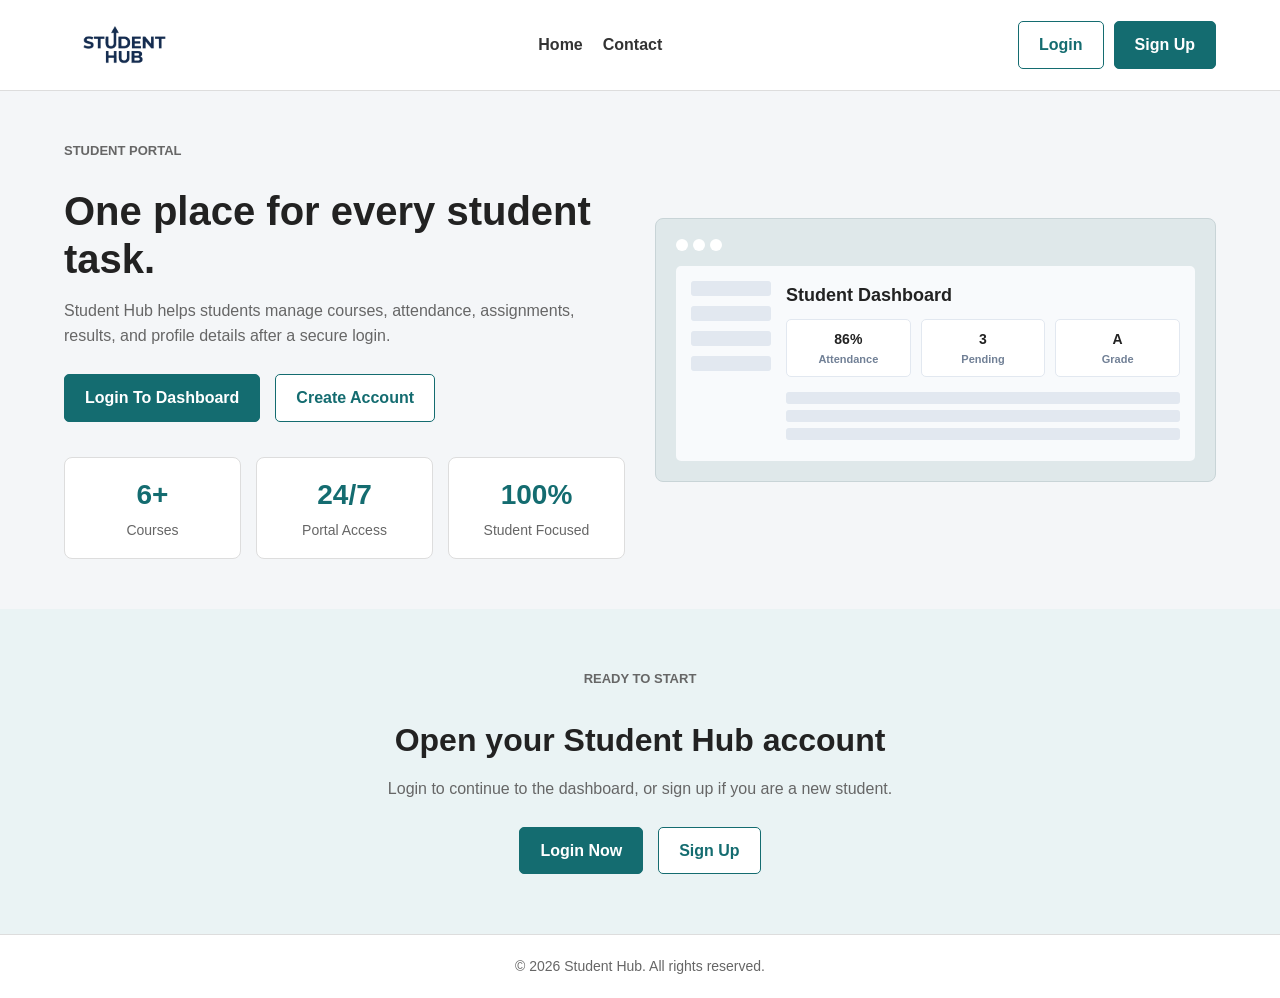
==== commit fcebc5c6: "Update image references to use lowercase filenames and enhance footer consistency across pages" ====
--- a/index.html
+++ b/index.html
@@ -10,13 +10,14 @@
 <body>
     <header class="site-header">
         <a class="brand" href="index.html">
-            <img src="img/Logo.png" alt="Student Hub Logo">
+            <img src="img/logo.png" alt="Student Hub Logo">
         </a>
         <nav class="main-nav">
             <a href="index.html">Home</a>
             <a href="Pages/contact.html">Contact</a>
         </nav>
         <div class="header-actions">
+
             <a class="btn btn-light" href="Pages/login.html">Login</a>
             <a class="btn btn-primary" href="Pages/register.html">Sign Up</a>
         </div>
--- a/css/style.css
+++ b/css/style.css
@@ -1,11 +1,4 @@
-/* ========================================================
-   STUDENT HUB PORTAL - COMMON STYLES
-   Shared styles used by all pages.
-   ======================================================== */
-
-/* --------------------------------------------------------
-   1. GLOBAL RESET & BASE STYLES
-   -------------------------------------------------------- */
+
 * {
     box-sizing: border-box;
     margin: 0;
@@ -17,6 +10,13 @@
     background-color: #f4f6f8;
     color: #222222;
     line-height: 1.6;
+    min-height: 100vh;
+    display: flex;
+    flex-direction: column;
+}
+
+main {
+    flex: 1;
 }
 
 a {
@@ -36,9 +36,7 @@
     margin-bottom: 10px;
 }
 
-/* --------------------------------------------------------
-   2. HEADER & NAVIGATION BAR
-   -------------------------------------------------------- */
+
 .site-header {
     display: flex;
     justify-content: space-between;
@@ -89,9 +87,7 @@
     gap: 10px;
 }
 
-/* --------------------------------------------------------
-   3. BUTTONS
-   -------------------------------------------------------- */
+
 .btn {
     display: inline-block;
     padding: 10px 20px;
@@ -126,10 +122,6 @@
 .full {
     width: 100%;
 }
-
-/* --------------------------------------------------------
-   4. FORMS
-   -------------------------------------------------------- */
 .form-group {
     margin-bottom: 20px;
 }
@@ -180,9 +172,7 @@
     font-size: 14px;
 }
 
-/* --------------------------------------------------------
-   5. INTERIOR PAGE SHELL & PANELS
-   -------------------------------------------------------- */
+
 .page-shell {
     padding: 40px 5%;
 }
@@ -220,21 +210,18 @@
     padding-bottom: 10px;
 }
 
-/* --------------------------------------------------------
-   6. FOOTER
-   -------------------------------------------------------- */
+
 .site-footer {
     text-align: center;
     padding: 20px 5%;
+    margin-top: auto;
     background-color: #ffffff;
     border-top: 1px solid #dddddd;
     color: #666666;
     font-size: 14px;
 }
 
-/* --------------------------------------------------------
-   7. COMMON RESPONSIVE STYLES
-   -------------------------------------------------------- */
+
 @media (max-width: 850px) {
     .site-header {
         flex-direction: column;
--- a/css/index.css
+++ b/css/index.css
@@ -1,7 +1,4 @@
-/* ========================================================
-   HOME PAGE STYLES
-   Used only by index.html.
-   ======================================================== */
+
 
 .hero {
     display: grid;
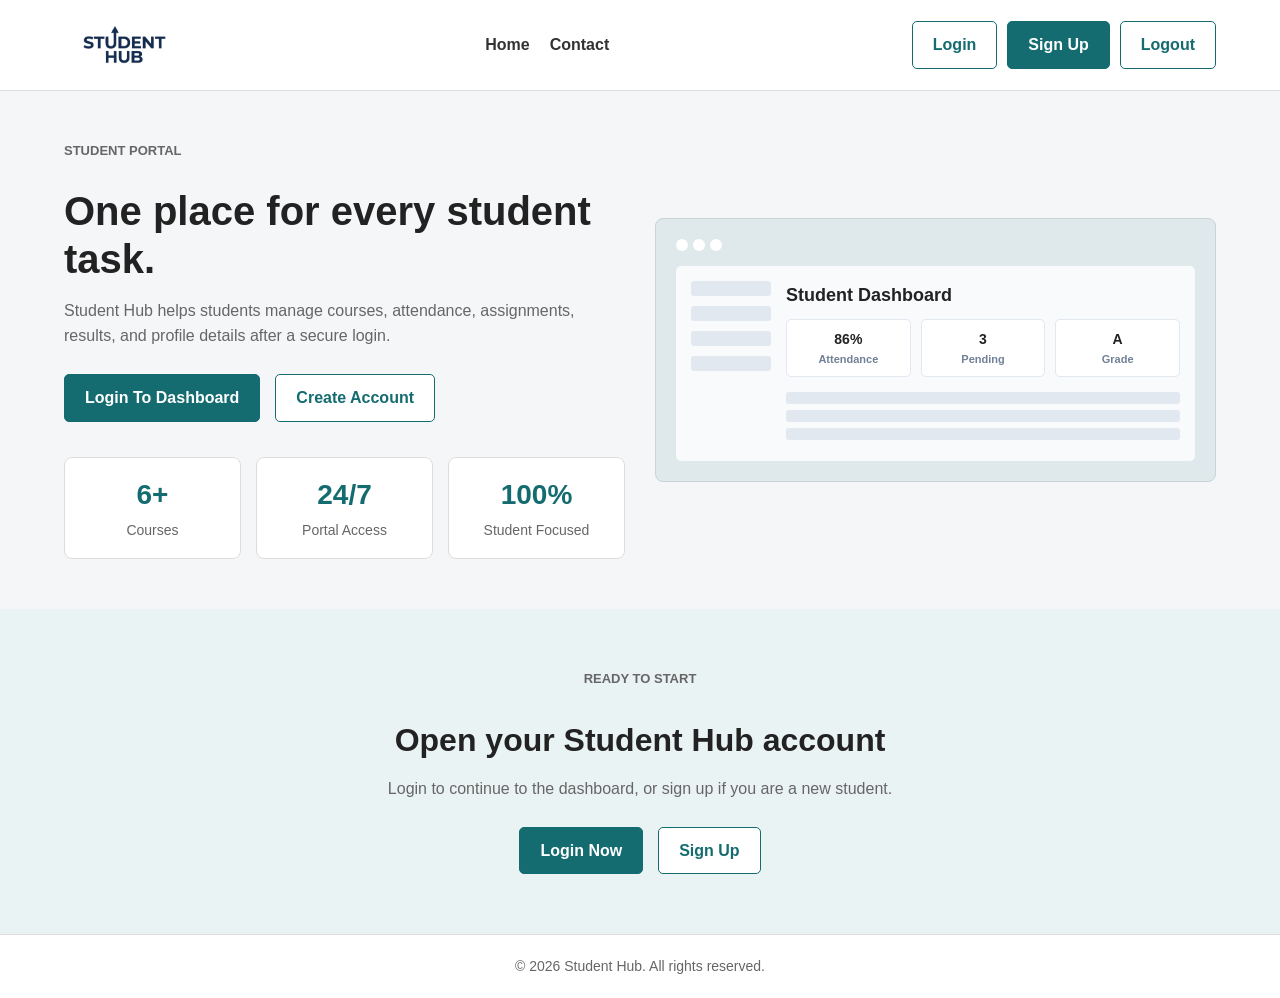
==== commit e193a7c9: "Add initial SQL schema for Student Hub database with roles, users, profiles, courses, assignments, a" ====
--- a/index.html
+++ b/index.html
@@ -20,6 +20,7 @@
 
             <a class="btn btn-light" href="Pages/login.html">Login</a>
             <a class="btn btn-primary" href="Pages/register.html">Sign Up</a>
+            <a class="btn btn-light" id="logoutLink" href="index.html">Logout</a>
         </div>
     </header>   
 
--- a/css/style.css
+++ b/css/style.css
@@ -44,6 +44,9 @@
     padding: 15px 5%;
     background-color: #ffffff;
     border-bottom: 1px solid #dddddd;
+    position: sticky;
+    top: 0;
+    z-index: 1000;
 }
 
 .brand {
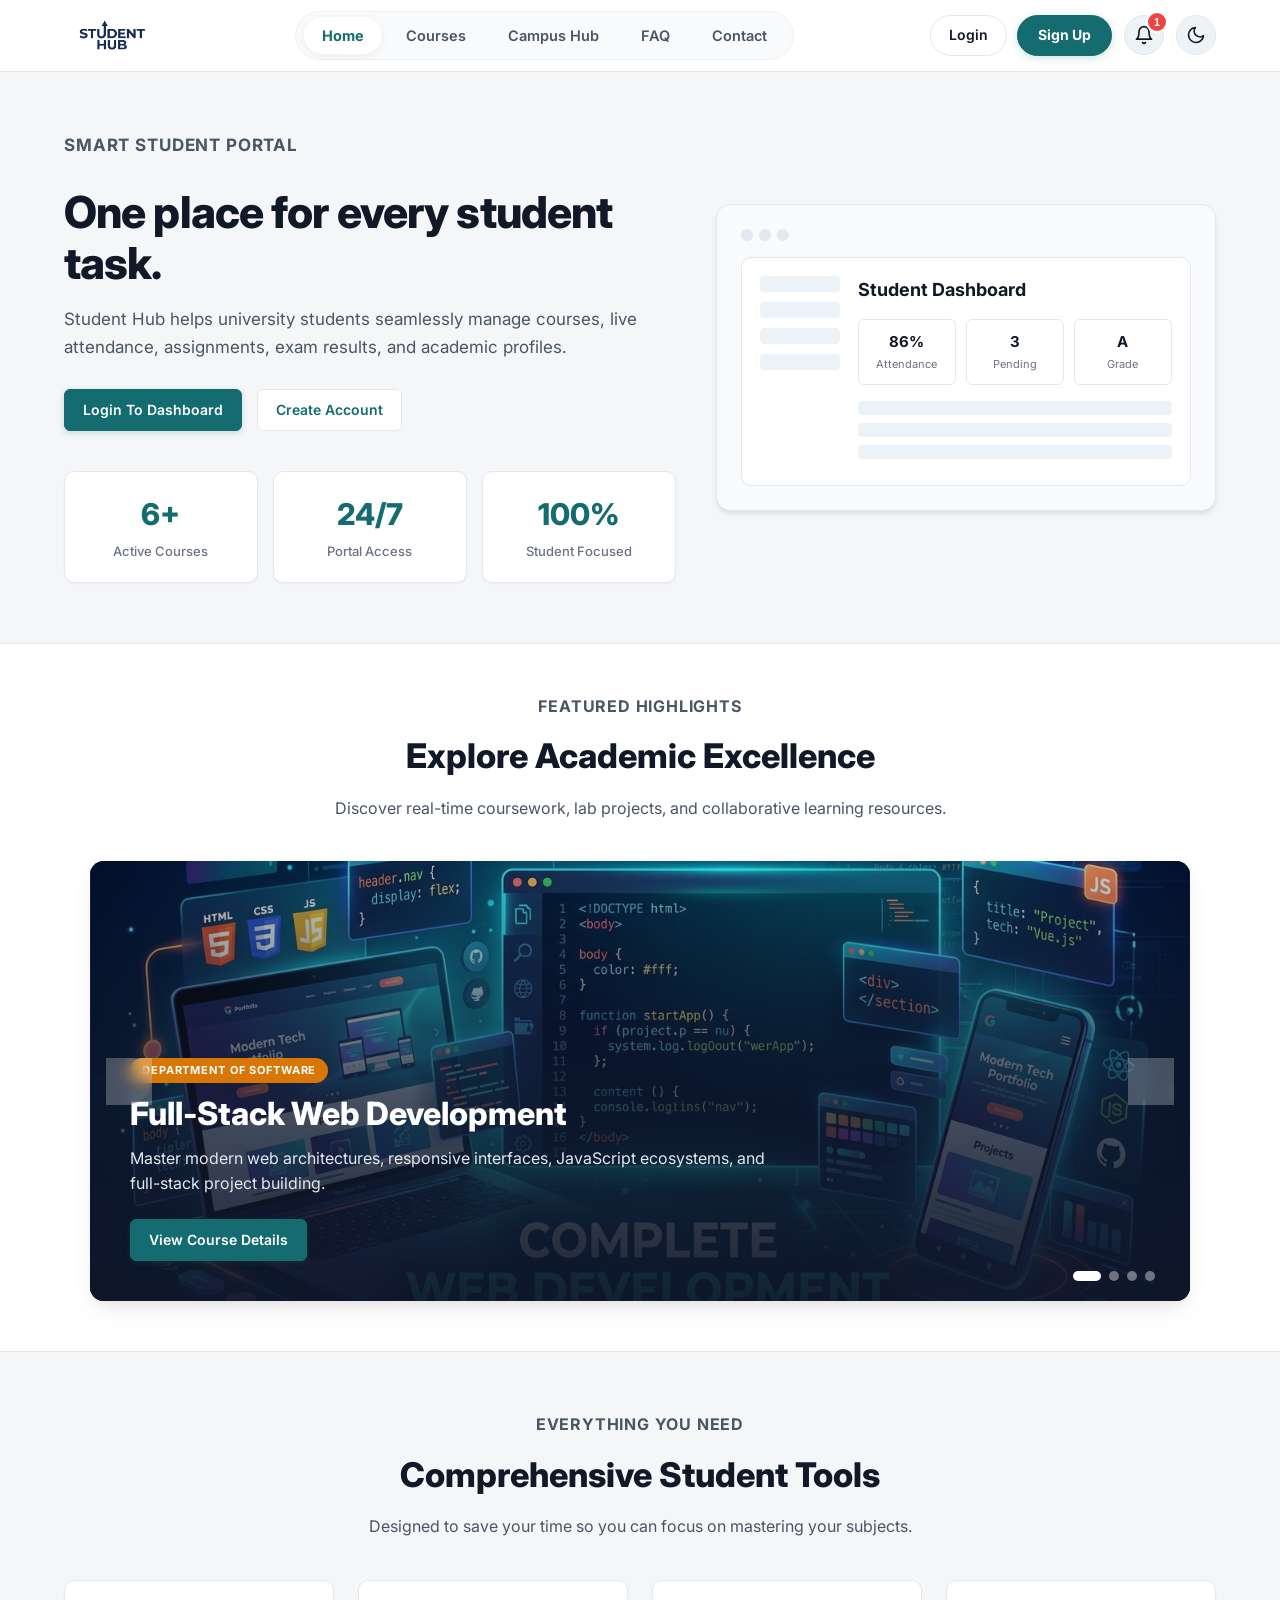
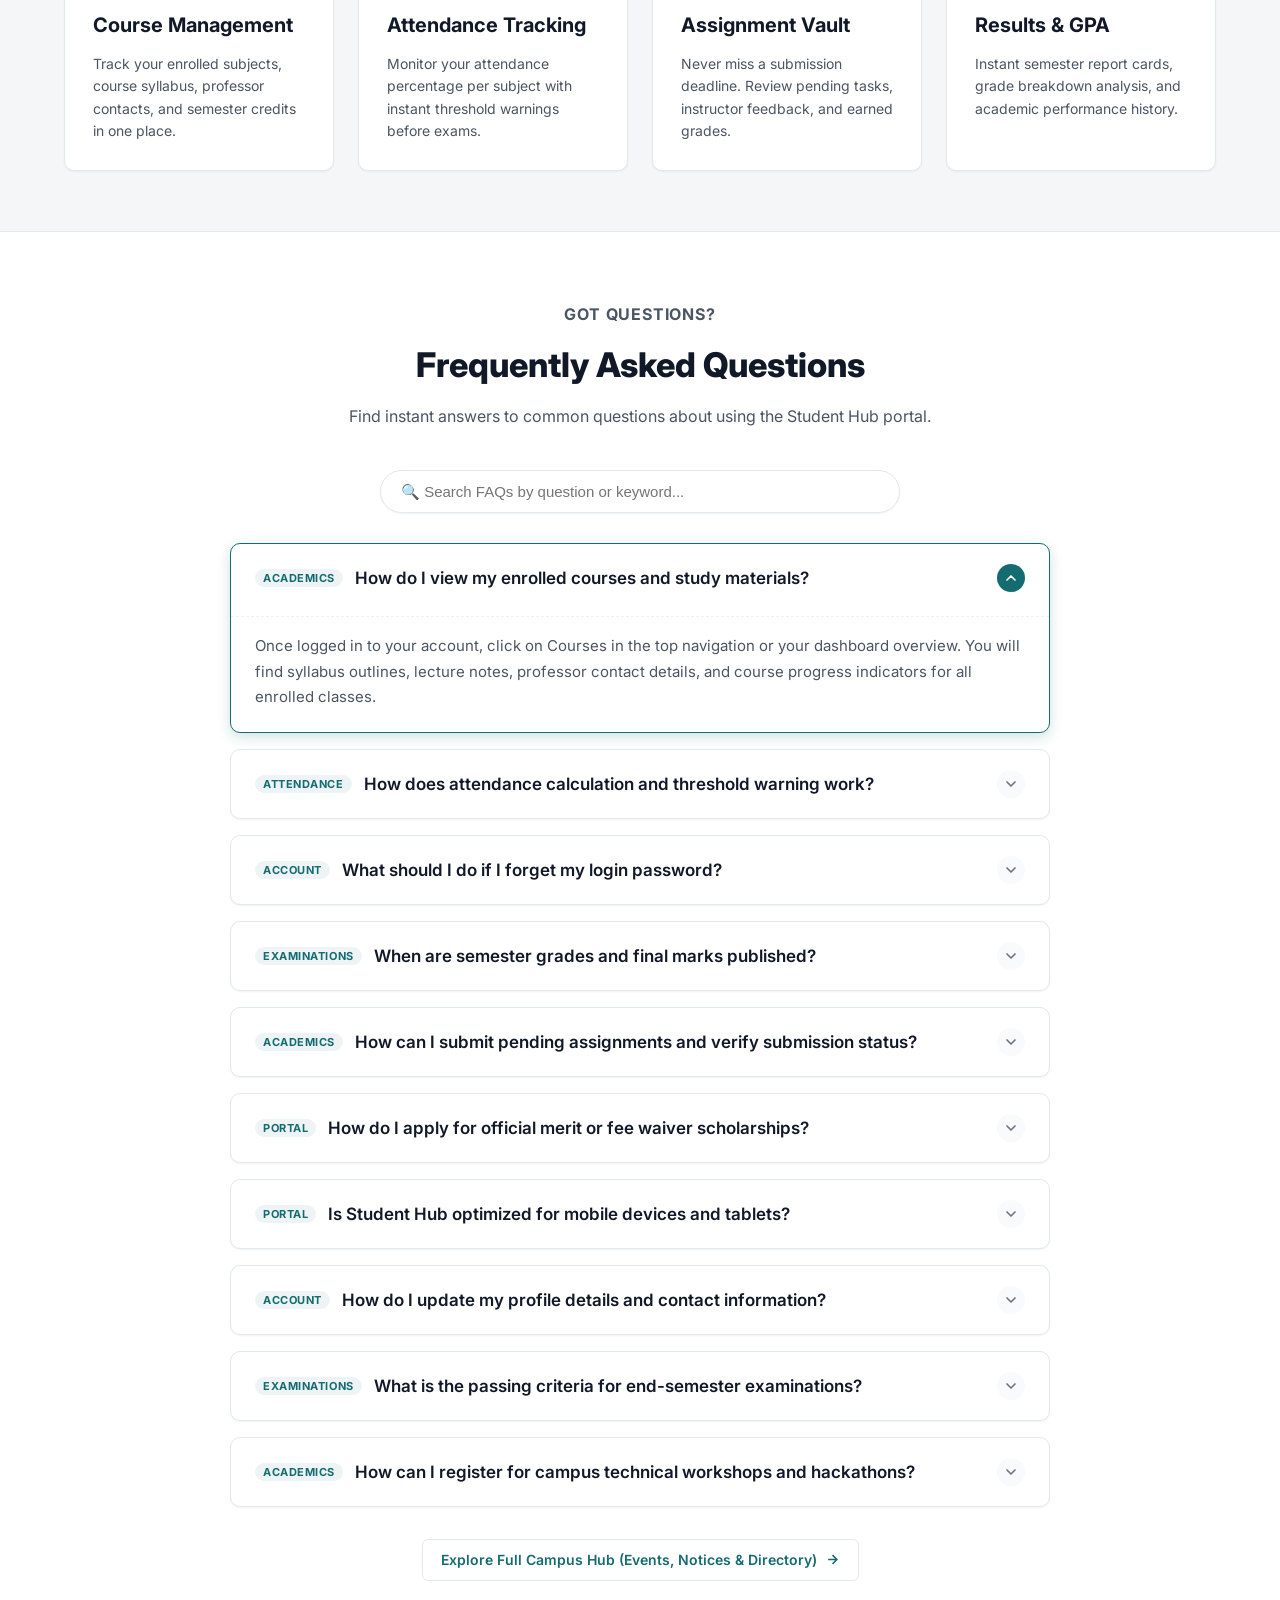
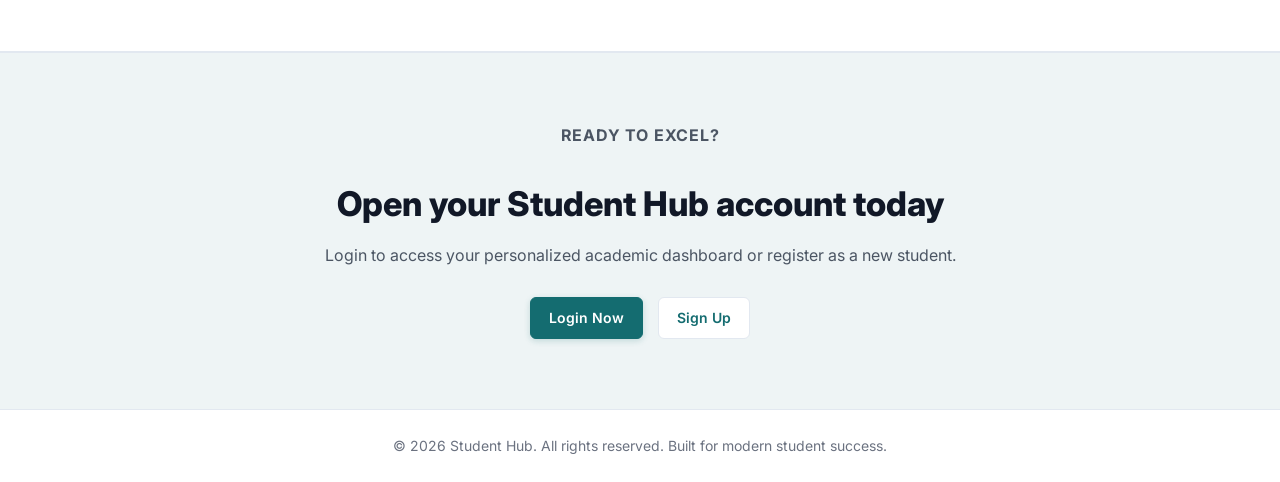
==== commit 0111c114: "Refactor code structure for improved readability and maintainability" ====
--- a/index.html
+++ b/index.html
@@ -3,33 +3,152 @@
 <head>
     <meta charset="UTF-8">
     <meta name="viewport" content="width=device-width, initial-scale=1.0">
-    <title>Student Hub - Home</title>
+    <title>Student Hub - Modern Academic Portal</title>
+    <meta name="description" content="Student Hub is your unified academic portal for managing courses, attendance, assignments, and results.">
     <link rel="stylesheet" href="css/style.css">
     <link rel="stylesheet" href="css/index.css">
+    <script>
+        (function() {
+            var saved = localStorage.getItem('studenthub_theme');
+            var theme = saved || ((window.matchMedia && window.matchMedia('(prefers-color-scheme: dark)').matches) ? 'dark' : 'light');
+            document.documentElement.setAttribute('data-theme', theme);
+            document.documentElement.style.colorScheme = theme;
+        })();
+    </script>
 </head>
 <body>
+    <!-- Site Header with Modern Centered Nav & Right Corner Actions -->
     <header class="site-header">
         <a class="brand" href="index.html">
             <img src="img/logo.png" alt="Student Hub Logo">
         </a>
-        <nav class="main-nav">
-            <a href="index.html">Home</a>
+
+        <!-- Centered Floating Pill Navigation -->
+        <nav class="main-nav" aria-label="Main Navigation">
+            <a href="index.html" class="active">Home</a>
+            <a href="Pages/courses.html">Courses</a>
+            <a href="Pages/events.html">Campus Hub</a>
+            <a href="#faq">FAQ</a>
             <a href="Pages/contact.html">Contact</a>
         </nav>
-        <div class="header-actions">
-
-            <a class="btn btn-light" href="Pages/login.html">Login</a>
-            <a class="btn btn-primary" href="Pages/register.html">Sign Up</a>
-            <a class="btn btn-light" id="logoutLink" href="index.html">Logout</a>
+
+        <!-- Right Corner Actions & Controls -->
+        <div class="header-right">
+            <div class="header-actions">
+                <a class="btn-login" href="Pages/login.html">Login</a>
+                <a class="btn-signup" href="Pages/register.html">Sign Up</a>
+            </div>
+
+            <!-- Notification Center Dropdown Wrapper -->
+            <div class="notification-dropdown-wrapper">
+                <button id="notificationBtn" class="notification-btn" aria-label="Campus Announcements and Notifications" aria-expanded="false" aria-haspopup="true" type="button" title="Announcements & Notifications">
+                    <svg class="bell-icon" viewBox="0 0 24 24" width="20" height="20" fill="none" stroke="currentColor" stroke-width="2" stroke-linecap="round" stroke-linejoin="round">
+                        <path d="M18 8A6 6 0 0 0 6 8c0 7-3 9-3 9h18s-3-2-3-9"></path>
+                        <path d="M13.73 21a2 2 0 0 1-3.46 0"></path>
+                    </svg>
+                    <span class="notification-badge" id="notificationBadge">1</span>
+                </button>
+
+                <!-- Floating Notification Dropdown -->
+                <div class="notification-dropdown" id="notificationDropdown" role="region" aria-label="Campus Announcements">
+                    <div class="notification-dropdown-header">
+                        <div class="notification-title-wrap">
+                            <span class="notification-header-icon">🔔</span>
+                            <div>
+                                <h3>Announcements</h3>
+                                <p class="notification-subtitle">Campus updates & notices</p>
+                            </div>
+                        </div>
+                        <div class="notification-header-actions">
+                            <span class="notification-count-tag" id="notificationCountTag">1 New</span>
+                            <button id="markAllReadBtn" class="notification-read-btn" type="button">Mark Read</button>
+                        </div>
+                    </div>
+
+                    <div class="notification-list">
+                        <!-- Primary Announcement Card (Fall 2026) -->
+                        <div class="notification-item unread" id="announcementItemMain">
+                            <div class="notification-item-icon">📢</div>
+                            <div class="notification-item-body">
+                                <div class="notification-item-meta">
+                                    <span class="announcement-tag">Fall 2026</span>
+                                    <span class="notification-item-time">Active Notice</span>
+                                </div>
+                                <h4 class="notification-item-title">Mid-Semester Exam Schedules & Registration</h4>
+                                <p class="notification-item-desc">
+                                    Mid-Semester Exam schedules and course registration details are now officially published! Review your deadlines and course rosters.
+                                </p>
+                                <div class="notification-item-footer">
+                                    <button class="btn-notification-action" data-modal-target="#announcementModal" type="button">
+                                        View Full Details
+                                        <svg width="13" height="13" viewBox="0 0 24 24" fill="none" stroke="currentColor" stroke-width="2.5"><path d="M5 12h14M12 5l7 7-7 7"/></svg>
+                                    </button>
+                                </div>
+                            </div>
+                        </div>
+
+                        <!-- Secondary Calendar Notice -->
+                        <div class="notification-item">
+                            <div class="notification-item-icon">📅</div>
+                            <div class="notification-item-body">
+                                <div class="notification-item-meta">
+                                    <span class="announcement-tag secondary">Registration</span>
+                                    <span class="notification-item-time">Sep 28</span>
+                                </div>
+                                <h4 class="notification-item-title">Course Registration Deadline</h4>
+                                <p class="notification-item-desc">
+                                    Course add/drop portals close on September 28, 2026. Make sure your electives are finalized.
+                                </p>
+                            </div>
+                        </div>
+                    </div>
+
+                    <div class="notification-dropdown-footer">
+                        <button class="notification-modal-trigger-btn" data-modal-target="#announcementModal" type="button">
+                            <span>Open Semester Notice Board</span>
+                            <svg width="14" height="14" viewBox="0 0 24 24" fill="none" stroke="currentColor" stroke-width="2"><path d="M9 18l6-6-6-6"/></svg>
+                        </button>
+                    </div>
+                </div>
+            </div>
+
+            <!-- Light/Dark Theme Switcher Button -->
+            <button id="themeToggle" class="theme-toggle" aria-label="Toggle Light/Dark Theme" type="button">
+                <svg class="sun-icon" viewBox="0 0 24 24"><circle cx="12" cy="12" r="5"></circle><line x1="12" y1="1" x2="12" y2="3"></line><line x1="12" y1="21" x2="12" y2="23"></line><line x1="4.22" y1="4.22" x2="5.64" y2="5.64"></line><line x1="18.36" y1="18.36" x2="19.78" y2="19.78"></line><line x1="1" y1="12" x2="3" y2="12"></line><line x1="21" y1="12" x2="23" y2="12"></line><line x1="4.22" y1="19.78" x2="5.64" y2="18.36"></line><line x1="18.36" y1="5.64" x2="19.78" y2="4.22"></line></svg>
+                <svg class="moon-icon" viewBox="0 0 24 24"><path d="M21 12.79A9 9 0 1 1 11.21 3 7 7 0 0 0 21 12.79z"></path></svg>
+            </button>
+
+            <!-- Responsive Hamburger Button -->
+            <button id="hamburgerBtn" class="hamburger-btn" aria-label="Toggle navigation menu" aria-expanded="false" type="button">
+                <span></span>
+                <span></span>
+                <span></span>
+            </button>
         </div>
-    </header>   
+
+        <!-- Mobile Drawer Navigation -->
+        <div class="mobile-nav-drawer" id="mobileNavDrawer">
+            <nav class="mobile-nav-links">
+                <a href="index.html" class="active">Home</a>
+                <a href="Pages/courses.html">Courses</a>
+                <a href="Pages/events.html">Campus Hub</a>
+                <a href="#faq">FAQ</a>
+                <a href="Pages/contact.html">Contact</a>
+            </nav>
+            <div class="mobile-drawer-actions">
+                <a class="btn-login" style="text-align: center; justify-content: center;" href="Pages/login.html">Login</a>
+                <a class="btn-signup" style="text-align: center; justify-content: center;" href="Pages/register.html">Sign Up</a>
+            </div>
+        </div>
+    </header>
 
     <main>
+        <!-- Hero Section -->
         <section class="hero landing-hero">
             <div class="hero-content">
-                <p class="eyebrow">Student Portal</p>
+                <p class="eyebrow">Smart Student Portal</p>
                 <h1>One place for every student task.</h1>
-                <p>Student Hub helps students manage courses, attendance, assignments, results, and profile details after a secure login.</p>
+                <p>Student Hub helps university students seamlessly manage courses, live attendance, assignments, exam results, and academic profiles.</p>
                 <div class="hero-actions">
                     <a class="btn btn-primary" href="Pages/login.html">Login To Dashboard</a>
                     <a class="btn btn-light" href="Pages/register.html">Create Account</a>
@@ -37,7 +156,7 @@
                 <div class="metric-row">
                     <div>
                         <strong>6+</strong>
-                        <span>Courses</span>
+                        <span>Active Courses</span>
                     </div>
                     <div>
                         <strong>24/7</strong>
@@ -50,8 +169,8 @@
                 </div>
             </div>
 
-            <!-- Landing preview  -->
-            <div class="landing-preview">
+            <!-- Interactive Landing Preview Card -->
+            <div class="landing-preview" aria-hidden="true">
                 <div class="preview-top">
                     <span></span>
                     <span></span>
@@ -81,14 +200,232 @@
             </div>
         </section>
 
-        
-
-        
-
+        <!-- Dynamic Image / Content Slider (Carousel) -->
+        <section class="carousel-section" aria-label="Academic Highlights Carousel">
+            <div class="section-title">
+                <p class="eyebrow">Featured Highlights</p>
+                <h2>Explore Academic Excellence</h2>
+                <p>Discover real-time coursework, lab projects, and collaborative learning resources.</p>
+            </div>
+
+            <div class="carousel-container">
+                <div class="carousel-track-wrapper">
+                    <div class="carousel-track" id="carouselTrack">
+                        <!-- Slide 1 -->
+                        <div class="carousel-slide" style="background-image: url('img/web-development.jpg');">
+                            <div class="carousel-overlay"></div>
+                            <div class="carousel-content">
+                                <span class="carousel-badge">Department of Software</span>
+                                <h3>Full-Stack Web Development</h3>
+                                <p>Master modern web architectures, responsive interfaces, JavaScript ecosystems, and full-stack project building.</p>
+                                <a href="Pages/courses.html" class="btn btn-primary">View Course Details</a>
+                            </div>
+                        </div>
+                        <!-- Slide 2 -->
+                        <div class="carousel-slide" style="background-image: url('img/database-management.jpg');">
+                            <div class="carousel-overlay"></div>
+                            <div class="carousel-content">
+                                <span class="carousel-badge">Data Engineering</span>
+                                <h3>Database Systems & Normalization</h3>
+                                <p>Gain hands-on mastery of relational databases, high-performance query optimization, indexing, and ACID transactions.</p>
+                                <a href="Pages/courses.html" class="btn btn-primary">View Course Details</a>
+                            </div>
+                        </div>
+                        <!-- Slide 3 -->
+                        <div class="carousel-slide" style="background-image: url('img/computer-networks.jpg');">
+                            <div class="carousel-overlay"></div>
+                            <div class="carousel-content">
+                                <span class="carousel-badge">Systems & Infrastructure</span>
+                                <h3>Computer Networks & Protocols</h3>
+                                <p>Deep-dive into network layers, socket programming, routing protocols, and cloud computing fundamentals.</p>
+                                <a href="Pages/courses.html" class="btn btn-primary">View Course Details</a>
+                            </div>
+                        </div>
+                        <!-- Slide 4 -->
+                        <div class="carousel-slide" style="background-image: url('img/student-hub-login.png');">
+                            <div class="carousel-overlay"></div>
+                            <div class="carousel-content">
+                                <span class="carousel-badge">Campus Community</span>
+                                <h3>Connected Student Ecosystem</h3>
+                                <p>Join thousands of students staying ahead with automated attendance alerts, assignment trackers, and instant grade checks.</p>
+                                <a href="Pages/register.html" class="btn btn-primary">Get Started Today</a>
+                            </div>
+                        </div>
+                    </div>
+                </div>
+
+                <!-- Carousel Controls -->
+                <div class="carousel-controls">
+                    <button class="carousel-btn carousel-prev" id="carouselPrevBtn" aria-label="Previous Slide" type="button">
+                        <svg viewBox="0 0 24 24"><polyline points="15 18 9 12 15 6"></polyline></svg>
+                    </button>
+                    <button class="carousel-btn carousel-next" id="carouselNextBtn" aria-label="Next Slide" type="button">
+                        <svg viewBox="0 0 24 24"><polyline points="9 18 15 12 9 6"></polyline></svg>
+                    </button>
+                </div>
+
+                <!-- Pagination Dots -->
+                <div class="carousel-indicators" id="carouselDots" aria-label="Slide Selection Dots"></div>
+            </div>
+        </section>
+
+        <!-- Services & Features Section -->
+        <section class="section">
+            <div class="section-title">
+                <p class="eyebrow">Everything You Need</p>
+                <h2>Comprehensive Student Tools</h2>
+                <p>Designed to save your time so you can focus on mastering your subjects.</p>
+            </div>
+            <div class="card-grid">
+                <article class="service-card">
+                    <h3>Course Management</h3>
+                    <p>Track your enrolled subjects, course syllabus, professor contacts, and semester credits in one place.</p>
+                </article>
+                <article class="service-card">
+                    <h3>Attendance Tracking</h3>
+                    <p>Monitor your attendance percentage per subject with instant threshold warnings before exams.</p>
+                </article>
+                <article class="service-card">
+                    <h3>Assignment Vault</h3>
+                    <p>Never miss a submission deadline. Review pending tasks, instructor feedback, and earned grades.</p>
+                </article>
+                <article class="service-card">
+                    <h3>Results & GPA</h3>
+                    <p>Instant semester report cards, grade breakdown analysis, and academic performance history.</p>
+                </article>
+            </div>
+        </section>
+
+        <!-- Collapsible FAQ (Accordion) Component -->
+        <section class="faq-section" id="faq">
+            <div class="faq-container">
+                <div class="section-title">
+                    <p class="eyebrow">Got Questions?</p>
+                    <h2>Frequently Asked Questions</h2>
+                    <p>Find instant answers to common questions about using the Student Hub portal.</p>
+                </div>
+
+                <!-- Live FAQ Search Bar powered by Fetch API -->
+                <div style="max-width: 520px; margin: 0 auto 30px; position: relative;">
+                    <input type="text" id="homepageFaqSearch" placeholder="🔍 Search FAQs by question or keyword..." style="width: 100%; padding: 12px 20px; border: 1px solid var(--border-color); border-radius: var(--radius-full); background: var(--bg-card); color: var(--text-primary); font-size: 15px; box-shadow: var(--shadow-sm); outline: none;" aria-label="Search FAQs">
+                </div>
+
+                <div class="faq-list" role="region" aria-label="Frequently Asked Questions">
+                    <!-- FAQ 1 (Expanded by default) -->
+                    <div class="faq-item active">
+                        <button class="faq-trigger" aria-expanded="true" type="button">
+                            <span class="faq-question-text">
+                                <span class="faq-badge">Academics</span>
+                                How do I view my enrolled courses and study materials?
+                            </span>
+                            <span class="faq-icon" aria-hidden="true">
+                                <svg viewBox="0 0 24 24"><polyline points="6 9 12 15 18 9"></polyline></svg>
+                            </span>
+                        </button>
+                        <div class="faq-panel">
+                            <div class="faq-content">
+                                <div class="faq-content-inner">
+                                    Once logged in to your account, click on <strong>Courses</strong> in the top navigation or your dashboard overview. You'll find syllabus outlines, lecture notes, professor contact details, and course progress indicators for all enrolled classes.
+                                </div>
+                            </div>
+                        </div>
+                    </div>
+
+                    <!-- FAQ 2 -->
+                    <div class="faq-item">
+                        <button class="faq-trigger" aria-expanded="false" type="button">
+                            <span class="faq-question-text">
+                                <span class="faq-badge">Attendance</span>
+                                How does attendance calculation work?
+                            </span>
+                            <span class="faq-icon" aria-hidden="true">
+                                <svg viewBox="0 0 24 24"><polyline points="6 9 12 15 18 9"></polyline></svg>
+                            </span>
+                        </button>
+                        <div class="faq-panel">
+                            <div class="faq-content">
+                                <div class="faq-content-inner">
+                                    Attendance is updated daily by your professors. The portal calculates your overall percentage as well as individual subject breakdown. If your attendance dips below 75%, an automated alert helps you stay on track for exam eligibility.
+                                </div>
+                            </div>
+                        </div>
+                    </div>
+
+                    <!-- FAQ 3 -->
+                    <div class="faq-item">
+                        <button class="faq-trigger" aria-expanded="false" type="button">
+                            <span class="faq-question-text">
+                                <span class="faq-badge">Account</span>
+                                What should I do if I forget my login password?
+                            </span>
+                            <span class="faq-icon" aria-hidden="true">
+                                <svg viewBox="0 0 24 24"><polyline points="6 9 12 15 18 9"></polyline></svg>
+                            </span>
+                        </button>
+                        <div class="faq-panel">
+                            <div class="faq-content">
+                                <div class="faq-content-inner">
+                                    Navigate to the <a href="Pages/contact.html">Support & Contact</a> page to submit a password reset request to the department admin, or verify your university email credentials with the registrar's office.
+                                </div>
+                            </div>
+                        </div>
+                    </div>
+
+                    <!-- FAQ 4 -->
+                    <div class="faq-item">
+                        <button class="faq-trigger" aria-expanded="false" type="button">
+                            <span class="faq-question-text">
+                                <span class="faq-badge">Mobile</span>
+                                Is Student Hub optimized for smartphones and tablets?
+                            </span>
+                            <span class="faq-icon" aria-hidden="true">
+                                <svg viewBox="0 0 24 24"><polyline points="6 9 12 15 18 9"></polyline></svg>
+                            </span>
+                        </button>
+                        <div class="faq-panel">
+                            <div class="faq-content">
+                                <div class="faq-content-inner">
+                                    Yes! Student Hub features a fluid, fully responsive layout with touch swipe gestures on the carousel, an intuitive mobile slide-out navigation menu, and full Dark Mode support for comfortable viewing anywhere.
+                                </div>
+                            </div>
+                        </div>
+                    </div>
+
+                    <!-- FAQ 5 -->
+                    <div class="faq-item">
+                        <button class="faq-trigger" aria-expanded="false" type="button">
+                            <span class="faq-question-text">
+                                <span class="faq-badge">Grades</span>
+                                When are semester grades and final marks published?
+                            </span>
+                            <span class="faq-icon" aria-hidden="true">
+                                <svg viewBox="0 0 24 24"><polyline points="6 9 12 15 18 9"></polyline></svg>
+                            </span>
+                        </button>
+                        <div class="faq-panel">
+                            <div class="faq-content">
+                                <div class="faq-content-inner">
+                                    Final exam grades are published within 7-10 working days following evaluation. You can view your GPA, letter grade, and grade history under the <strong>Results</strong> module after logging in.
+                                </div>
+                            </div>
+                        </div>
+                    </div>
+                </div>
+                <!-- Hub link -->
+                <div style="text-align: center; margin-top: 32px;">
+                    <a href="Pages/events.html" class="btn btn-light" style="display: inline-flex; align-items: center; gap: 8px;">
+                        <span>Explore Full Campus Hub (Events, Notices & Directory)</span>
+                        <svg width="15" height="15" viewBox="0 0 24 24" fill="none" stroke="currentColor" stroke-width="2.5"><path d="M5 12h14M12 5l7 7-7 7"/></svg>
+                    </a>
+                </div>
+            </div>
+        </section>
+
+        <!-- Call To Action Section -->
         <section class="cta-section">
-            <p class="eyebrow">Ready To Start</p>
-            <h2>Open your Student Hub account</h2>
-            <p>Login to continue to the dashboard, or sign up if you are a new student.</p>
+            <p class="eyebrow">Ready To Excel?</p>
+            <h2>Open your Student Hub account today</h2>
+            <p>Login to access your personalized academic dashboard or register as a new student.</p>
             <div class="hero-actions" style="justify-content: center;">
                 <a class="btn btn-primary" href="Pages/login.html">Login Now</a>
                 <a class="btn btn-light" href="Pages/register.html">Sign Up</a>
@@ -96,9 +433,43 @@
         </section>
     </main>
 
+    <!-- Site Footer -->
     <footer class="site-footer">
-        <p>&copy; 2026 Student Hub. All rights reserved.</p>
+        <p>&copy; 2026 Student Hub. All rights reserved. Built for modern student success.</p>
     </footer>
+
+    <!-- Reusable Modal Dialog Component -->
+    <div id="announcementModal" class="modal-overlay" role="dialog" aria-modal="true" aria-labelledby="modalTitle">
+        <div class="modal-container">
+            <div class="modal-header">
+                <h3 id="modalTitle">
+                    <span class="faq-badge">NOTICE</span>
+                    Fall 2026 Academic Announcement
+                </h3>
+                <button class="modal-close-btn" data-modal-close aria-label="Close Announcement Modal" type="button">&times;</button>
+            </div>
+            <div class="modal-body">
+                <p>Welcome to the <strong>Fall 2026 Academic Semester</strong>! Important dates and portal deadlines have been scheduled as follows:</p>
+                <div class="modal-highlight-box">
+                    <strong>📅 Important Key Dates:</strong>
+                    <ul style="margin-top: 8px; margin-left: 20px; line-height: 1.8;">
+                        <li><strong>Course Registration Closes:</strong> September 28, 2026</li>
+                        <li><strong>Mid-Term Examination Week:</strong> October 14 – 22, 2026</li>
+                        <li><strong>Assignment Submission Portals:</strong> Open until Nov 5, 2026</li>
+                        <li><strong>Final Semester Results:</strong> December 18, 2026</li>
+                    </ul>
+                </div>
+                <p>Please review your course roster, ensure regular attendance above 75%, and check with your faculty advisor if any course conflicts occur.</p>
+            </div>
+            <div class="modal-footer">
+                <button class="btn btn-light" data-modal-close type="button">Got it, Close</button>
+                <a class="btn btn-primary" href="Pages/login.html">Go To Login</a>
+            </div>
+        </div>
+    </div>
+
+    <!-- Application Scripts -->
     <script src="js/script.js"></script>
+    <script src="js/data-explorer.js"></script>
 </body>
 </html>
--- a/css/style.css
+++ b/css/style.css
@@ -1,4 +1,82 @@
-
+/* ==========================================================================
+   STUDENT HUB - CORE & COMPONENT STYLES
+   ========================================================================== */
+
+@import url('https://fonts.googleapis.com/css2?family=Inter:wght@400;500;600;700;800&display=swap');
+
+/* --- THEME TOKENS --- */
+:root {
+    --font-sans: 'Inter', -apple-system, BlinkMacSystemFont, 'Segoe UI', Roboto, Helvetica, Arial, sans-serif;
+    
+    /* Light Theme (Default) */
+    --bg-body: #f4f6f8;
+    --bg-surface: #ffffff;
+    --bg-card: #ffffff;
+    --bg-subtle: #f8fafc;
+    --bg-accent-subtle: #eef4f5;
+    
+    --text-primary: #111827;
+    --text-secondary: #4b5563;
+    --text-muted: #6b7280;
+    
+    --border-color: #e2e8f0;
+    --border-subtle: #edf2f7;
+    
+    --brand-primary: #146c70;
+    --brand-hover: #0f5154;
+    --brand-light: #eef4f5;
+    --brand-glow: rgba(20, 108, 112, 0.2);
+    --accent-orange: #d97706;
+    
+    --shadow-sm: 0 1px 2px 0 rgba(0, 0, 0, 0.05);
+    --shadow-md: 0 4px 6px -1px rgba(0, 0, 0, 0.08), 0 2px 4px -1px rgba(0, 0, 0, 0.04);
+    --shadow-lg: 0 10px 25px -5px rgba(0, 0, 0, 0.1), 0 8px 10px -6px rgba(0, 0, 0, 0.05);
+    
+    --banner-bg: #0f5154;
+    --banner-text: #ffffff;
+    --modal-backdrop: rgba(15, 23, 42, 0.65);
+    
+    --radius-sm: 6px;
+    --radius-md: 10px;
+    --radius-lg: 14px;
+    --radius-full: 9999px;
+    
+    --transition-fast: 0.2s ease;
+    --transition-normal: 0.3s ease;
+}
+
+:root[data-theme="dark"],
+html[data-theme="dark"],
+[data-theme="dark"] {
+    --bg-body: #0b1120;
+    --bg-surface: #131d31;
+    --bg-card: #182238;
+    --bg-subtle: #0f172a;
+    --bg-accent-subtle: #19313d;
+    
+    --text-primary: #f8fafc;
+    --text-secondary: #cbd5e1;
+    --text-muted: #94a3b8;
+    
+    --border-color: #27354f;
+    --border-subtle: #1e293b;
+    
+    --brand-primary: #1ebdbe;
+    --brand-hover: #2dd4bf;
+    --brand-light: #16363e;
+    --brand-glow: rgba(30, 189, 190, 0.3);
+    --accent-orange: #fbbf24;
+    
+    --shadow-sm: 0 1px 3px 0 rgba(0, 0, 0, 0.4);
+    --shadow-md: 0 4px 12px -1px rgba(0, 0, 0, 0.5);
+    --shadow-lg: 0 12px 30px -5px rgba(0, 0, 0, 0.6);
+    
+    --banner-bg: #0d2931;
+    --banner-text: #e2f8f9;
+    --modal-backdrop: rgba(2, 6, 23, 0.82);
+}
+
+/* --- BASE STYLES --- */
 * {
     box-sizing: border-box;
     margin: 0;
@@ -6,13 +84,18 @@
 }
 
 body {
-    font-family: Arial, sans-serif;
-    background-color: #f4f6f8;
-    color: #222222;
+    font-family: var(--font-sans);
+    background-color: var(--bg-body);
+    color: var(--text-primary);
     line-height: 1.6;
     min-height: 100vh;
     display: flex;
     flex-direction: column;
+    transition: background-color var(--transition-normal), color var(--transition-normal);
+}
+
+body.modal-open {
+    overflow: hidden;
 }
 
 main {
@@ -20,43 +103,155 @@
 }
 
 a {
-    color: #146c70;
-    text-decoration: none;
+    color: var(--brand-primary);
+    text-decoration: none;
+    transition: color var(--transition-fast);
 }
 
 a:hover {
     text-decoration: underline;
+    color: var(--brand-hover);
 }
 
 .eyebrow {
-    color: #d97706;
+    color: var(--accent-orange);
     font-size: 13px;
-    font-weight: bold;
+    font-weight: 700;
     text-transform: uppercase;
+    letter-spacing: 0.05em;
     margin-bottom: 10px;
 }
 
-
+/* ==========================================================================
+   NOTIFICATION BANNER COMPONENT
+   ========================================================================== */
+.notification-banner {
+    background: linear-gradient(90deg, var(--banner-bg) 0%, #175e64 100%);
+    color: var(--banner-text);
+    padding: 10px 5%;
+    display: flex;
+    align-items: center;
+    justify-content: center;
+    gap: 15px;
+    font-size: 14px;
+    position: relative;
+    z-index: 1050;
+    border-bottom: 1px solid rgba(255, 255, 255, 0.1);
+    box-shadow: var(--shadow-sm);
+    max-height: 100px;
+    opacity: 1;
+    transform: translateY(0);
+    transition: max-height 0.4s ease, opacity 0.3s ease, padding 0.4s ease, transform 0.3s ease;
+    overflow: hidden;
+}
+
+.notification-banner.hidden {
+    max-height: 0;
+    opacity: 0;
+    padding-top: 0;
+    padding-bottom: 0;
+    transform: translateY(-100%);
+    pointer-events: none;
+    border-bottom: none;
+}
+
+.banner-pill {
+    background: rgba(255, 255, 255, 0.2);
+    padding: 3px 10px;
+    border-radius: var(--radius-full);
+    font-weight: 700;
+    font-size: 11px;
+    letter-spacing: 0.05em;
+    text-transform: uppercase;
+    white-space: nowrap;
+    display: inline-flex;
+    align-items: center;
+    gap: 5px;
+}
+
+.banner-content {
+    display: flex;
+    align-items: center;
+    gap: 12px;
+    flex-wrap: wrap;
+    justify-content: center;
+}
+
+.banner-text {
+    font-weight: 500;
+}
+
+.banner-btn {
+    background: #ffffff;
+    color: #0f5154;
+    padding: 4px 12px;
+    border-radius: var(--radius-full);
+    font-size: 12px;
+    font-weight: 700;
+    cursor: pointer;
+    border: none;
+    display: inline-flex;
+    align-items: center;
+    gap: 4px;
+    transition: transform var(--transition-fast), background-color var(--transition-fast);
+}
+
+.banner-btn:hover {
+    transform: translateY(-1px);
+    background-color: #f1f5f9;
+    text-decoration: none;
+    color: #0f5154;
+}
+
+.banner-close {
+    background: transparent;
+    border: none;
+    color: var(--banner-text);
+    cursor: pointer;
+    font-size: 20px;
+    line-height: 1;
+    width: 28px;
+    height: 28px;
+    border-radius: var(--radius-full);
+    display: flex;
+    align-items: center;
+    justify-content: center;
+    opacity: 0.8;
+    transition: opacity var(--transition-fast), background-color var(--transition-fast);
+    margin-left: auto;
+}
+
+.banner-close:hover {
+    opacity: 1;
+    background: rgba(255, 255, 255, 0.15);
+}
+
+/* ==========================================================================
+   HEADER & NAVIGATION
+   ========================================================================== */
 .site-header {
     display: flex;
     justify-content: space-between;
     align-items: center;
-    padding: 15px 5%;
-    background-color: #ffffff;
-    border-bottom: 1px solid #dddddd;
+    padding: 0 5%;
+    height: 72px;
+    background-color: var(--bg-surface);
+    border-bottom: 1px solid var(--border-color);
     position: sticky;
     top: 0;
     z-index: 1000;
+    transition: background-color var(--transition-normal), border-color var(--transition-normal);
 }
 
 .brand {
     display: flex;
     align-items: center;
     gap: 10px;
-    font-size: 24px;
-    font-weight: bold;
-    color: #111111;
-    text-decoration: none;
+    font-size: 22px;
+    font-weight: 800;
+    color: var(--text-primary);
+    text-decoration: none;
+    flex-shrink: 0;
 }
 
 .brand:hover {
@@ -64,85 +259,677 @@
 }
 
 .brand img {
-    height: 60px;
+    height: 48px;
     width: auto;
     display: block;
-}
-
+    object-fit: contain;
+    transition: filter var(--transition-fast);
+}
+
+[data-theme="dark"] .brand img {
+    filter: brightness(0) invert(1);
+}
+
+/* --- CENTERED PILL NAVIGATION --- */
 .main-nav {
     display: flex;
-    gap: 20px;
+    align-items: center;
+    gap: 6px;
+    background-color: var(--bg-subtle);
+    padding: 5px 8px;
+    border-radius: var(--radius-full);
+    border: 1px solid var(--border-subtle);
 }
 
 .main-nav a {
-    color: #333333;
-    font-weight: bold;
-    text-decoration: none;
+    color: var(--text-secondary);
+    font-weight: 600;
+    font-size: 14.5px;
+    padding: 7px 18px;
+    border-radius: var(--radius-full);
+    position: relative;
+    transition: all var(--transition-fast);
+    text-decoration: none;
+    display: inline-flex;
+    align-items: center;
 }
 
 .main-nav a:hover {
-    color: #146c70;
-    text-decoration: none;
+    color: var(--brand-primary);
+    background-color: rgba(20, 108, 112, 0.08);
+    text-decoration: none;
+}
+
+.main-nav a.active {
+    color: var(--brand-primary);
+    background-color: var(--bg-surface);
+    box-shadow: 0 2px 8px rgba(0, 0, 0, 0.06);
+    font-weight: 700;
+    text-decoration: none;
+}
+
+[data-theme="dark"] .main-nav a.active {
+    background-color: var(--bg-card);
+    color: var(--brand-primary);
+    box-shadow: 0 2px 8px rgba(0, 0, 0, 0.3);
+}
+
+/* --- RIGHT CORNER ACTIONS & CONTROLS --- */
+.header-right {
+    display: flex;
+    align-items: center;
+    gap: 12px;
+    flex-shrink: 0;
 }
 
 .header-actions {
     display: flex;
+    align-items: center;
     gap: 10px;
 }
 
-
+.btn-login {
+    display: inline-flex;
+    align-items: center;
+    justify-content: center;
+    padding: 8px 18px;
+    border-radius: var(--radius-full);
+    font-weight: 600;
+    font-size: 14px;
+    color: var(--text-primary);
+    background-color: transparent;
+    border: 1px solid var(--border-color);
+    text-decoration: none;
+    transition: all var(--transition-fast);
+}
+
+.btn-login:hover {
+    background-color: var(--bg-accent-subtle);
+    border-color: var(--brand-primary);
+    color: var(--brand-primary);
+    text-decoration: none;
+}
+
+.btn-signup {
+    display: inline-flex;
+    align-items: center;
+    justify-content: center;
+    padding: 8px 20px;
+    border-radius: var(--radius-full);
+    font-weight: 700;
+    font-size: 14px;
+    background-color: var(--brand-primary);
+    color: #ffffff !important;
+    border: 1px solid var(--brand-primary);
+    box-shadow: 0 2px 8px var(--brand-glow);
+    text-decoration: none;
+    transition: all var(--transition-fast);
+}
+
+.btn-signup:hover {
+    background-color: var(--brand-hover);
+    border-color: var(--brand-hover);
+    transform: translateY(-1px);
+    box-shadow: 0 4px 14px var(--brand-glow);
+    text-decoration: none;
+}
+
+.btn-logout {
+    display: inline-flex;
+    align-items: center;
+    justify-content: center;
+    padding: 8px 18px;
+    border-radius: var(--radius-full);
+    font-weight: 600;
+    font-size: 14px;
+    color: var(--text-primary);
+    background-color: var(--bg-subtle);
+    border: 1px solid var(--border-color);
+    text-decoration: none;
+    transition: all var(--transition-fast);
+}
+
+.btn-logout:hover {
+    background-color: #fee2e2;
+    border-color: #ef4444;
+    color: #dc2626;
+    text-decoration: none;
+}
+
+[data-theme="dark"] .btn-logout:hover {
+    background-color: #451a1a;
+    border-color: #ef4444;
+    color: #fca5a5;
+}
+
+/* ==========================================================================
+   NOTIFICATION CENTER & DROPDOWN
+   ========================================================================== */
+.notification-dropdown-wrapper {
+    position: relative;
+    display: inline-flex;
+    align-items: center;
+}
+
+.notification-btn {
+    background: var(--bg-accent-subtle);
+    border: 1px solid var(--border-color);
+    color: var(--text-primary);
+    width: 40px;
+    height: 40px;
+    border-radius: var(--radius-full);
+    cursor: pointer;
+    display: inline-flex;
+    align-items: center;
+    justify-content: center;
+    padding: 0;
+    position: relative;
+    transition: background-color var(--transition-fast), border-color var(--transition-fast), color var(--transition-fast), transform var(--transition-fast);
+    flex-shrink: 0;
+}
+
+.notification-btn:hover {
+    background: var(--brand-light);
+    border-color: var(--brand-primary);
+    color: var(--brand-primary);
+    transform: translateY(-1px);
+}
+
+.notification-btn:focus-visible {
+    outline: none;
+    box-shadow: 0 0 0 3px var(--brand-glow);
+}
+
+.notification-btn svg.bell-icon {
+    width: 20px;
+    height: 20px;
+    stroke: currentColor;
+    pointer-events: none;
+    transition: transform var(--transition-fast);
+}
+
+.notification-btn:hover svg.bell-icon {
+    transform: rotate(12deg);
+}
+
+.notification-badge {
+    position: absolute;
+    top: -3px;
+    right: -3px;
+    min-width: 18px;
+    height: 18px;
+    padding: 0 4px;
+    background: #ef4444;
+    color: #ffffff;
+    font-size: 11px;
+    font-weight: 800;
+    border-radius: var(--radius-full);
+    display: flex;
+    align-items: center;
+    justify-content: center;
+    box-shadow: 0 0 0 2px var(--bg-surface);
+    pointer-events: none;
+    transition: transform var(--transition-fast), opacity var(--transition-fast);
+}
+
+.notification-badge.hidden {
+    display: none;
+}
+
+/* Floating Notification Dropdown */
+.notification-dropdown {
+    position: absolute;
+    top: calc(100% + 12px);
+    right: 0;
+    width: 380px;
+    max-width: calc(100vw - 32px);
+    background-color: var(--bg-card);
+    border: 1px solid var(--border-color);
+    border-radius: var(--radius-lg);
+    box-shadow: var(--shadow-lg);
+    z-index: 1100;
+    opacity: 0;
+    visibility: hidden;
+    transform: translateY(8px) scale(0.97);
+    transition: opacity var(--transition-fast), transform var(--transition-fast), visibility var(--transition-fast);
+    pointer-events: none;
+    overflow: hidden;
+}
+
+.notification-dropdown.active {
+    opacity: 1;
+    visibility: visible;
+    transform: translateY(0) scale(1);
+    pointer-events: auto;
+}
+
+/* Dropdown Header */
+.notification-dropdown-header {
+    display: flex;
+    align-items: center;
+    justify-content: space-between;
+    padding: 14px 18px;
+    border-bottom: 1px solid var(--border-color);
+    background-color: var(--bg-subtle);
+}
+
+.notification-title-wrap {
+    display: flex;
+    align-items: center;
+    gap: 10px;
+}
+
+.notification-header-icon {
+    font-size: 18px;
+}
+
+.notification-title-wrap h3 {
+    font-size: 15px;
+    font-weight: 700;
+    color: var(--text-primary);
+    line-height: 1.2;
+    margin: 0;
+}
+
+.notification-subtitle {
+    font-size: 12px;
+    color: var(--text-muted);
+    margin: 2px 0 0 0;
+}
+
+.notification-header-actions {
+    display: flex;
+    align-items: center;
+    gap: 8px;
+}
+
+.notification-count-tag {
+    background: rgba(20, 108, 112, 0.12);
+    color: var(--brand-primary);
+    font-size: 11px;
+    font-weight: 700;
+    padding: 2px 8px;
+    border-radius: var(--radius-full);
+}
+
+[data-theme="dark"] .notification-count-tag {
+    background: rgba(30, 189, 190, 0.2);
+    color: var(--brand-primary);
+}
+
+.notification-read-btn {
+    background: transparent;
+    border: none;
+    font-size: 12px;
+    font-weight: 600;
+    color: var(--text-muted);
+    cursor: pointer;
+    padding: 3px 6px;
+    border-radius: var(--radius-sm);
+    transition: color var(--transition-fast), background-color var(--transition-fast);
+}
+
+.notification-read-btn:hover {
+    color: var(--brand-primary);
+    background-color: var(--bg-accent-subtle);
+}
+
+/* Notification List */
+.notification-list {
+    max-height: 380px;
+    overflow-y: auto;
+}
+
+.notification-item {
+    display: flex;
+    gap: 12px;
+    padding: 14px 18px;
+    border-bottom: 1px solid var(--border-subtle);
+    transition: background-color var(--transition-fast);
+}
+
+.notification-item:last-child {
+    border-bottom: none;
+}
+
+.notification-item:hover {
+    background-color: var(--bg-subtle);
+}
+
+.notification-item.unread {
+    background-color: var(--bg-accent-subtle);
+}
+
+.notification-item.unread:hover {
+    background-color: rgba(20, 108, 112, 0.08);
+}
+
+[data-theme="dark"] .notification-item.unread:hover {
+    background-color: rgba(30, 189, 190, 0.12);
+}
+
+.notification-item-icon {
+    width: 36px;
+    height: 36px;
+    border-radius: var(--radius-md);
+    background-color: var(--bg-surface);
+    border: 1px solid var(--border-color);
+    display: flex;
+    align-items: center;
+    justify-content: center;
+    font-size: 16px;
+    flex-shrink: 0;
+    box-shadow: var(--shadow-sm);
+}
+
+.notification-item-body {
+    flex: 1;
+    min-width: 0;
+}
+
+.notification-item-meta {
+    display: flex;
+    align-items: center;
+    justify-content: space-between;
+    gap: 8px;
+    margin-bottom: 4px;
+}
+
+.announcement-tag {
+    background-color: var(--brand-primary);
+    color: #ffffff;
+    font-size: 10px;
+    font-weight: 700;
+    text-transform: uppercase;
+    letter-spacing: 0.04em;
+    padding: 2px 7px;
+    border-radius: var(--radius-full);
+}
+
+.announcement-tag.secondary {
+    background-color: var(--accent-orange);
+}
+
+.notification-item-time {
+    font-size: 11px;
+    color: var(--text-muted);
+    font-weight: 500;
+}
+
+.notification-item-title {
+    font-size: 13.5px;
+    font-weight: 700;
+    color: var(--text-primary);
+    margin-bottom: 4px;
+    line-height: 1.35;
+}
+
+.notification-item-desc {
+    font-size: 12.5px;
+    color: var(--text-secondary);
+    line-height: 1.5;
+    margin-bottom: 8px;
+}
+
+.btn-notification-action {
+    display: inline-flex;
+    align-items: center;
+    gap: 5px;
+    font-size: 12px;
+    font-weight: 700;
+    color: var(--brand-primary);
+    background: transparent;
+    border: 1px solid var(--brand-primary);
+    padding: 3px 10px;
+    border-radius: var(--radius-full);
+    cursor: pointer;
+    transition: all var(--transition-fast);
+}
+
+.btn-notification-action:hover {
+    background: var(--brand-primary);
+    color: #ffffff !important;
+    transform: translateY(-1px);
+}
+
+/* Dropdown Footer */
+.notification-dropdown-footer {
+    padding: 10px 18px;
+    border-top: 1px solid var(--border-color);
+    background-color: var(--bg-subtle);
+    text-align: center;
+}
+
+.notification-modal-trigger-btn {
+    width: 100%;
+    display: flex;
+    align-items: center;
+    justify-content: center;
+    gap: 6px;
+    font-size: 12.5px;
+    font-weight: 600;
+    color: var(--brand-primary);
+    background: transparent;
+    border: none;
+    cursor: pointer;
+    padding: 6px 10px;
+    border-radius: var(--radius-sm);
+    transition: background-color var(--transition-fast);
+}
+
+.notification-modal-trigger-btn:hover {
+    background-color: var(--bg-accent-subtle);
+    text-decoration: underline;
+}
+
+/* --- THEME TOGGLE BUTTON --- */
+.theme-toggle {
+    background: var(--bg-accent-subtle);
+    border: 1px solid var(--border-color);
+    color: var(--text-primary);
+    width: 40px;
+    height: 40px;
+    border-radius: var(--radius-full);
+    cursor: pointer;
+    display: inline-flex;
+    align-items: center;
+    justify-content: center;
+    padding: 0;
+    position: relative;
+    overflow: hidden;
+    transition: background-color var(--transition-fast), border-color var(--transition-fast), transform var(--transition-fast);
+    flex-shrink: 0;
+}
+
+.theme-toggle:hover {
+    background: var(--brand-light);
+    border-color: var(--brand-primary);
+    transform: rotate(15deg);
+}
+
+.theme-toggle svg {
+    width: 20px;
+    height: 20px;
+    transition: transform 0.4s cubic-bezier(0.175, 0.885, 0.32, 1.275), opacity 0.3s ease;
+    stroke: currentColor;
+    fill: none;
+    stroke-width: 2;
+    stroke-linecap: round;
+    stroke-linejoin: round;
+    pointer-events: none;
+}
+
+.theme-toggle .sun-icon {
+    position: absolute;
+    opacity: 0;
+    transform: scale(0.5) rotate(-90deg);
+}
+
+.theme-toggle .moon-icon {
+    opacity: 1;
+    transform: scale(1) rotate(0);
+}
+
+[data-theme="dark"] .theme-toggle .sun-icon {
+    opacity: 1;
+    transform: scale(1) rotate(0);
+    color: #fbbf24;
+}
+
+[data-theme="dark"] .theme-toggle .moon-icon {
+    opacity: 0;
+    transform: scale(0.5) rotate(90deg);
+}
+
+/* --- HAMBURGER MENU BUTTON --- */
+.hamburger-btn {
+    display: none;
+    flex-direction: column;
+    justify-content: space-around;
+    width: 40px;
+    height: 40px;
+    background: var(--bg-accent-subtle);
+    border: 1px solid var(--border-color);
+    border-radius: var(--radius-sm);
+    padding: 9px 8px;
+    cursor: pointer;
+    z-index: 1001;
+    transition: background var(--transition-fast), border-color var(--transition-fast);
+}
+
+.hamburger-btn:hover {
+    background: var(--brand-light);
+    border-color: var(--brand-primary);
+}
+
+.hamburger-btn span {
+    display: block;
+    width: 100%;
+    height: 2.5px;
+    background-color: var(--text-primary);
+    border-radius: 2px;
+    transition: all 0.3s cubic-bezier(0.4, 0, 0.2, 1);
+    transform-origin: center;
+}
+
+.hamburger-btn.active span:nth-child(1) {
+    transform: translateY(7px) rotate(45deg);
+}
+
+.hamburger-btn.active span:nth-child(2) {
+    opacity: 0;
+    transform: scale(0.2);
+}
+
+.hamburger-btn.active span:nth-child(3) {
+    transform: translateY(-7px) rotate(-45deg);
+}
+
+/* --- MOBILE DRAWER (Hidden on desktop) --- */
+.mobile-nav-drawer {
+    display: none;
+}
+
+/* ==========================================================================
+   BUTTONS
+   ========================================================================== */
 .btn {
-    display: inline-block;
-    padding: 10px 20px;
-    border-radius: 5px;
-    font-weight: bold;
+    display: inline-flex;
+    align-items: center;
+    justify-content: center;
+    gap: 8px;
+    padding: 9px 18px;
+    border-radius: var(--radius-sm);
+    font-weight: 600;
+    font-size: 14px;
     text-align: center;
     cursor: pointer;
-    border: 1px solid #146c70;
-    text-decoration: none;
+    border: 1px solid transparent;
+    text-decoration: none;
+    transition: all var(--transition-fast);
+    white-space: nowrap;
 }
 
 .btn-primary {
-    background-color: #146c70;
-    color: #ffffff;
+    background-color: var(--brand-primary);
+    color: #ffffff !important;
+    border-color: var(--brand-primary);
+    box-shadow: 0 2px 6px var(--brand-glow);
 }
 
 .btn-primary:hover {
-    background-color: #0f5154;
-    text-decoration: none;
+    background-color: var(--brand-hover);
+    border-color: var(--brand-hover);
+    text-decoration: none;
+    color: #ffffff !important;
+    transform: translateY(-1px);
+    box-shadow: 0 4px 12px var(--brand-glow);
 }
 
 .btn-light {
-    background-color: #ffffff;
-    color: #146c70;
+    background-color: var(--bg-surface);
+    color: var(--brand-primary) !important;
+    border-color: var(--border-color);
 }
 
 .btn-light:hover {
-    background-color: #eef4f5;
+    background-color: var(--brand-light);
+    border-color: var(--brand-primary);
+    text-decoration: none;
+    transform: translateY(-1px);
+}
+
+.btn-danger {
+    background-color: #ef4444;
+    color: #ffffff !important;
+    border-color: #ef4444;
+}
+
+.btn-danger:hover {
+    background-color: #dc2626;
+    color: #ffffff !important;
     text-decoration: none;
 }
 
 .full {
     width: 100%;
 }
+
+/* ==========================================================================
+   FORMS & CONTROLS
+   ========================================================================== */
 .form-group {
     margin-bottom: 20px;
 }
 
 .form-group label {
     display: block;
-    font-weight: bold;
-    margin-bottom: 5px;
+    font-weight: 600;
+    font-size: 14px;
+    margin-bottom: 6px;
+    color: var(--text-primary);
 }
 
 .form-group input,
 .form-group select,
 .form-group textarea {
     width: 100%;
-    padding: 10px;
-    border: 1px solid #cccccc;
-    border-radius: 5px;
+    padding: 10px 14px;
+    border: 1px solid var(--border-color);
+    background-color: var(--bg-surface);
+    color: var(--text-primary);
+    border-radius: var(--radius-sm);
     font-size: 14px;
+    font-family: inherit;
+    transition: border-color var(--transition-fast), box-shadow var(--transition-fast);
+}
+
+.form-group input:focus,
+.form-group select:focus,
+.form-group textarea:focus {
+    outline: none;
+    border-color: var(--brand-primary);
+    box-shadow: 0 0 0 3px var(--brand-glow);
 }
 
 .form-group textarea {
@@ -161,21 +948,26 @@
 .inline-check {
     display: flex;
     align-items: center;
-    gap: 5px;
+    gap: 8px;
     font-weight: normal;
+    color: var(--text-secondary);
 }
 
 .inline-check input {
     cursor: pointer;
+    accent-color: var(--brand-primary);
 }
 
 .form-note {
     text-align: center;
     margin-top: 20px;
     font-size: 14px;
-}
-
-
+    color: var(--text-secondary);
+}
+
+/* ==========================================================================
+   PANELS & SHELL
+   ========================================================================== */
 .page-shell {
     padding: 40px 5%;
 }
@@ -185,56 +977,257 @@
     justify-content: space-between;
     align-items: center;
     margin-bottom: 30px;
-    border-bottom: 1px solid #dddddd;
+    border-bottom: 1px solid var(--border-color);
     padding-bottom: 20px;
 }
 
 .page-heading h1 {
-    font-size: 36px;
-    margin-bottom: 5px;
+    font-size: 34px;
+    font-weight: 800;
+    letter-spacing: -0.02em;
+    margin-bottom: 6px;
+    color: var(--text-primary);
 }
 
 .page-heading p {
-    color: #666666;
+    color: var(--text-secondary);
 }
 
 .panel {
-    background-color: #ffffff;
-    border: 1px solid #dddddd;
-    border-radius: 8px;
+    background-color: var(--bg-card);
+    border: 1px solid var(--border-color);
+    border-radius: var(--radius-md);
     padding: 30px;
     margin-bottom: 30px;
+    box-shadow: var(--shadow-sm);
+    transition: background-color var(--transition-normal), border-color var(--transition-normal);
 }
 
 .panel h2 {
     margin-bottom: 20px;
     font-size: 22px;
-    border-bottom: 2px solid #eef4f5;
-    padding-bottom: 10px;
-}
-
-
+    font-weight: 700;
+    border-bottom: 2px solid var(--border-subtle);
+    padding-bottom: 12px;
+    color: var(--text-primary);
+}
+
+/* ==========================================================================
+   MODAL POPUP COMPONENT
+   ========================================================================== */
+.modal-overlay {
+    position: fixed;
+    top: 0;
+    left: 0;
+    width: 100vw;
+    height: 100vh;
+    background-color: var(--modal-backdrop);
+    backdrop-filter: blur(8px);
+    -webkit-backdrop-filter: blur(8px);
+    display: flex;
+    align-items: center;
+    justify-content: center;
+    z-index: 2000;
+    opacity: 0;
+    visibility: hidden;
+    transition: opacity 0.3s ease, visibility 0.3s ease;
+    padding: 20px;
+}
+
+.modal-overlay.active {
+    opacity: 1;
+    visibility: visible;
+}
+
+.modal-container {
+    background-color: var(--bg-card);
+    border: 1px solid var(--border-color);
+    border-radius: var(--radius-lg);
+    box-shadow: var(--shadow-lg);
+    width: 100%;
+    max-width: 560px;
+    max-height: 90vh;
+    display: flex;
+    flex-direction: column;
+    transform: scale(0.9) translateY(20px);
+    opacity: 0;
+    transition: transform 0.3s cubic-bezier(0.16, 1, 0.3, 1), opacity 0.3s ease;
+    overflow: hidden;
+}
+
+.modal-overlay.active .modal-container {
+    transform: scale(1) translateY(0);
+    opacity: 1;
+}
+
+.modal-header {
+    display: flex;
+    align-items: center;
+    justify-content: space-between;
+    padding: 18px 24px;
+    border-bottom: 1px solid var(--border-color);
+    background-color: var(--bg-subtle);
+}
+
+.modal-header h3 {
+    font-size: 18px;
+    font-weight: 700;
+    color: var(--text-primary);
+    display: flex;
+    align-items: center;
+    gap: 10px;
+}
+
+.modal-close-btn {
+    background: transparent;
+    border: none;
+    color: var(--text-muted);
+    font-size: 22px;
+    line-height: 1;
+    width: 32px;
+    height: 32px;
+    border-radius: var(--radius-full);
+    cursor: pointer;
+    display: flex;
+    align-items: center;
+    justify-content: center;
+    transition: all var(--transition-fast);
+}
+
+.modal-close-btn:hover {
+    color: var(--text-primary);
+    background-color: var(--border-color);
+}
+
+.modal-body {
+    padding: 24px;
+    overflow-y: auto;
+    color: var(--text-secondary);
+    font-size: 15px;
+    line-height: 1.7;
+}
+
+.modal-body p {
+    margin-bottom: 14px;
+}
+
+.modal-body strong {
+    color: var(--text-primary);
+}
+
+.modal-highlight-box {
+    background-color: var(--bg-accent-subtle);
+    border-left: 4px solid var(--brand-primary);
+    padding: 14px 18px;
+    border-radius: var(--radius-sm);
+    margin: 16px 0;
+    font-size: 14px;
+    color: var(--text-primary);
+}
+
+.modal-footer {
+    display: flex;
+    align-items: center;
+    justify-content: flex-end;
+    gap: 12px;
+    padding: 16px 24px;
+    border-top: 1px solid var(--border-color);
+    background-color: var(--bg-subtle);
+}
+
+/* ==========================================================================
+   SITE FOOTER
+   ========================================================================== */
 .site-footer {
     text-align: center;
-    padding: 20px 5%;
+    padding: 25px 5%;
     margin-top: auto;
-    background-color: #ffffff;
-    border-top: 1px solid #dddddd;
-    color: #666666;
+    background-color: var(--bg-surface);
+    border-top: 1px solid var(--border-color);
+    color: var(--text-muted);
     font-size: 14px;
-}
-
-
-@media (max-width: 850px) {
+    transition: background-color var(--transition-normal), border-color var(--transition-normal);
+}
+
+/* ==========================================================================
+   RESPONSIVE DESIGN & MOBILE DRAWER
+   ========================================================================== */
+@media (max-width: 880px) {
+    .hamburger-btn {
+        display: flex;
+    }
+
     .site-header {
+        height: 68px;
+        padding: 0 5%;
+    }
+
+    /* Hide desktop nav and desktop actions */
+    .site-header > .main-nav {
+        display: none;
+    }
+
+    .header-actions {
+        display: none;
+    }
+
+    /* Mobile Drawer */
+    .mobile-nav-drawer {
+        position: fixed;
+        top: 68px;
+        left: 0;
+        width: 100%;
+        height: calc(100vh - 68px);
+        background-color: var(--bg-surface);
+        border-top: 1px solid var(--border-color);
+        padding: 24px;
+        display: flex;
         flex-direction: column;
-        gap: 15px;
-        text-align: center;
-    }
-
-    .main-nav {
-        flex-wrap: wrap;
-        justify-content: center;
+        justify-content: space-between;
+        transform: translateX(-100%);
+        transition: transform 0.35s cubic-bezier(0.4, 0, 0.2, 1);
+        z-index: 999;
+        overflow-y: auto;
+    }
+
+    .mobile-nav-drawer.active {
+        transform: translateX(0);
+        box-shadow: var(--shadow-lg);
+    }
+
+    .mobile-nav-links {
+        display: flex;
+        flex-direction: column;
+        gap: 8px;
+        width: 100%;
+    }
+
+    .mobile-nav-links a {
+        font-size: 17px;
+        font-weight: 600;
+        color: var(--text-primary);
+        padding: 14px 18px;
+        border-radius: var(--radius-md);
+        transition: background-color var(--transition-fast), color var(--transition-fast);
+        text-decoration: none;
+        display: flex;
+        align-items: center;
+        border-bottom: 1px solid var(--border-subtle);
+    }
+
+    .mobile-nav-links a:hover,
+    .mobile-nav-links a.active {
+        background-color: var(--bg-accent-subtle);
+        color: var(--brand-primary);
+    }
+
+    .mobile-drawer-actions {
+        display: flex;
+        flex-direction: column;
+        gap: 12px;
+        padding-top: 20px;
+        border-top: 1px solid var(--border-subtle);
+        width: 100%;
     }
 
     .page-heading {
@@ -244,14 +1237,22 @@
     }
 
     .page-heading h1 {
-        font-size: 30px;
+        font-size: 28px;
+    }
+
+    .notification-dropdown {
+        right: -45px;
+        width: 330px;
     }
 }
 
 @media (max-width: 480px) {
-    .main-nav {
-        flex-direction: column;
-        align-items: center;
-        gap: 10px;
-    }
-}
+    .notification-dropdown {
+        position: fixed;
+        top: 72px;
+        left: 12px;
+        right: 12px;
+        width: auto;
+        max-width: none;
+    }
+}
--- a/css/index.css
+++ b/css/index.css
@@ -1,82 +1,103 @@
-
-
+/* ==========================================================================
+   STUDENT HUB - HOMEPAGE (INDEX) STYLES
+   ========================================================================== */
+
+/* --- HERO SECTION --- */
 .hero {
     display: grid;
-    grid-template-columns: 1fr 1fr;
-    gap: 30px;
-    padding: 50px 5%;
+    grid-template-columns: 1.1fr 0.9fr;
+    gap: 40px;
+    padding: 60px 5%;
     align-items: center;
 }
 
 .hero-content h1 {
-    font-size: 40px;
-    margin-bottom: 15px;
-    line-height: 1.2;
+    font-size: 44px;
+    font-weight: 800;
+    line-height: 1.15;
+    margin-bottom: 18px;
+    letter-spacing: -0.02em;
+    color: var(--text-primary);
 }
 
 .hero-content p {
-    color: #666666;
-    margin-bottom: 25px;
+    color: var(--text-secondary);
+    font-size: 17px;
+    line-height: 1.6;
+    margin-bottom: 28px;
 }
 
 .hero-actions {
     display: flex;
     gap: 15px;
+    flex-wrap: wrap;
 }
 
 .metric-row {
     display: grid;
     grid-template-columns: repeat(3, 1fr);
     gap: 15px;
-    margin-top: 35px;
+    margin-top: 40px;
 }
 
 .metric-row div {
-    background-color: #ffffff;
-    border: 1px solid #dddddd;
-    border-radius: 8px;
-    padding: 15px;
+    background-color: var(--bg-card);
+    border: 1px solid var(--border-color);
+    border-radius: var(--radius-md);
+    padding: 18px;
     text-align: center;
+    box-shadow: var(--shadow-sm);
+    transition: transform var(--transition-fast), border-color var(--transition-fast);
+}
+
+.metric-row div:hover {
+    transform: translateY(-2px);
+    border-color: var(--brand-primary);
 }
 
 .metric-row strong {
     display: block;
-    font-size: 28px;
-    color: #146c70;
+    font-size: 30px;
+    font-weight: 800;
+    color: var(--brand-primary);
 }
 
 .metric-row span {
-    font-size: 14px;
-    color: #666666;
-}
-
+    font-size: 13px;
+    font-weight: 500;
+    color: var(--text-muted);
+}
+
+/* --- HERO PREVIEW CARD --- */
 .landing-preview {
-    background-color: #dfe8ea;
-    border: 1px solid #c8d4d7;
-    border-radius: 8px;
-    padding: 20px;
+    background-color: var(--bg-subtle);
+    border: 1px solid var(--border-color);
+    border-radius: var(--radius-lg);
+    padding: 24px;
+    box-shadow: var(--shadow-md);
 }
 
 .preview-top {
     display: flex;
-    gap: 5px;
-    margin-bottom: 15px;
+    gap: 6px;
+    margin-bottom: 16px;
 }
 
 .preview-top span {
     width: 12px;
     height: 12px;
-    background-color: #ffffff;
+    background-color: var(--border-color);
     border-radius: 50%;
 }
 
 .preview-body {
     display: grid;
     grid-template-columns: 80px 1fr;
-    gap: 15px;
-    background-color: #f8fafc;
-    border-radius: 5px;
-    padding: 15px;
+    gap: 18px;
+    background-color: var(--bg-card);
+    border: 1px solid var(--border-color);
+    border-radius: var(--radius-md);
+    padding: 18px;
 }
 
 .preview-sidebar {
@@ -86,156 +107,439 @@
 }
 
 .preview-sidebar div {
-    height: 15px;
-    background-color: #e2e8f0;
-    border-radius: 3px;
+    height: 16px;
+    background-color: var(--border-subtle);
+    border-radius: 4px;
 }
 
 .preview-main h2 {
     font-size: 18px;
-    margin-bottom: 10px;
+    font-weight: 700;
+    margin-bottom: 14px;
+    color: var(--text-primary);
 }
 
 .preview-stats {
     display: grid;
     grid-template-columns: repeat(3, 1fr);
     gap: 10px;
-    margin-bottom: 15px;
+    margin-bottom: 16px;
 }
 
 .preview-stats article {
-    background-color: #ffffff;
-    border: 1px solid #e2e8f0;
-    border-radius: 5px;
-    padding: 8px;
+    background-color: var(--bg-surface);
+    border: 1px solid var(--border-color);
+    border-radius: var(--radius-sm);
+    padding: 10px;
     text-align: center;
-    font-size: 14px;
-    font-weight: bold;
+    font-size: 15px;
+    font-weight: 700;
+    color: var(--text-primary);
 }
 
 .preview-stats article span {
     display: block;
     font-size: 11px;
-    color: #718096;
+    font-weight: normal;
+    color: var(--text-muted);
+    margin-top: 2px;
 }
 
 .preview-table p {
-    height: 12px;
-    background-color: #e2e8f0;
-    margin-bottom: 6px;
-    border-radius: 3px;
-}
-
+    height: 14px;
+    background-color: var(--border-subtle);
+    margin-bottom: 8px;
+    border-radius: 4px;
+}
+
+/* ==========================================================================
+   IMAGE & CONTENT SLIDER (CAROUSEL) COMPONENT
+   ========================================================================== */
+.carousel-section {
+    padding: 50px 5%;
+    background-color: var(--bg-surface);
+    border-top: 1px solid var(--border-color);
+    border-bottom: 1px solid var(--border-color);
+    position: relative;
+}
+
+.carousel-container {
+    max-width: 1100px;
+    margin: 0 auto;
+    position: relative;
+    border-radius: var(--radius-lg);
+    overflow: hidden;
+    box-shadow: var(--shadow-lg);
+    background-color: #0f172a;
+}
+
+.carousel-track-wrapper {
+    overflow: hidden;
+    position: relative;
+    width: 100%;
+    min-height: 440px;
+}
+
+.carousel-track {
+    display: flex;
+    transition: transform 0.5s cubic-bezier(0.25, 1, 0.5, 1);
+    height: 100%;
+}
+
+.carousel-slide {
+    min-width: 100%;
+    position: relative;
+    display: flex;
+    align-items: flex-end;
+    min-height: 440px;
+    background-size: cover;
+    background-position: center;
+    background-repeat: no-repeat;
+}
+
+.carousel-overlay {
+    position: absolute;
+    inset: 0;
+    background: linear-gradient(180deg, rgba(15, 23, 42, 0.2) 0%, rgba(15, 23, 42, 0.75) 55%, rgba(15, 23, 42, 0.95) 100%);
+    z-index: 1;
+}
+
+.carousel-content {
+    position: relative;
+    z-index: 2;
+    padding: 40px;
+    max-width: 720px;
+    color: #ffffff;
+}
+
+.carousel-badge {
+    background-color: var(--accent-orange);
+    color: #ffffff;
+    font-size: 11px;
+    font-weight: 700;
+    text-transform: uppercase;
+    letter-spacing: 0.08em;
+    padding: 4px 12px;
+    border-radius: var(--radius-full);
+    display: inline-block;
+    margin-bottom: 12px;
+}
+
+.carousel-content h3 {
+    font-size: 32px;
+    font-weight: 800;
+    line-height: 1.2;
+    margin-bottom: 12px;
+    color: #ffffff;
+}
+
+.carousel-content p {
+    font-size: 16px;
+    color: #e2e8f0;
+    line-height: 1.6;
+    margin-bottom: 22px;
+}
+
+.carousel-controls {
+    position: absolute;
+    top: 50%;
+    transform: translateY(-50%);
+    width: 100%;
+    display: flex;
+    justify-content: space-between;
+    padding: 0 16px;
+    z-index: 10;
+    pointer-events: none;
+}
+
+.carousel-btn {
+    pointer-events: auto;
+    width: 46px;
+    height: 46px;
+    border-radius: var(--radius-full);
+    background-color: rgba(255, 255, 255, 0.25);
+    backdrop-filter: blur(8px);
+    -webkit-backdrop-filter: blur(8px);
+    border: 1px solid rgba(255, 255, 255, 0.4);
+    color: #ffffff;
+    cursor: pointer;
+    display: flex;
+    align-items: center;
+    justify-content: center;
+    transition: all var(--transition-fast);
+}
+
+.carousel-btn:hover {
+    background-color: rgba(255, 255, 255, 0.4);
+    transform: scale(1.08);
+}
+
+.carousel-btn svg {
+    width: 22px;
+    height: 22px;
+    stroke: currentColor;
+    fill: none;
+    stroke-width: 2.5;
+    stroke-linecap: round;
+    stroke-linejoin: round;
+}
+
+.carousel-indicators {
+    position: absolute;
+    bottom: 20px;
+    right: 35px;
+    display: flex;
+    gap: 8px;
+    z-index: 10;
+}
+
+.carousel-dot {
+    width: 10px;
+    height: 10px;
+    border-radius: var(--radius-full);
+    background-color: rgba(255, 255, 255, 0.4);
+    border: none;
+    cursor: pointer;
+    transition: all 0.3s ease;
+    padding: 0;
+}
+
+.carousel-dot.active {
+    background-color: #ffffff;
+    width: 28px;
+    border-radius: var(--radius-full);
+}
+
+/* ==========================================================================
+   SERVICES & FEATURES SECTION
+   ========================================================================== */
 .section {
     padding: 60px 5%;
-    background-color: #ffffff;
+    background-color: var(--bg-body);
 }
 
 .section-title {
     text-align: center;
-    max-width: 600px;
+    max-width: 650px;
     margin: 0 auto 40px;
 }
 
 .section-title h2 {
-    font-size: 32px;
-    margin-bottom: 10px;
+    font-size: 34px;
+    font-weight: 800;
+    margin-bottom: 12px;
+    color: var(--text-primary);
 }
 
 .section-title p {
-    color: #666666;
+    color: var(--text-secondary);
+    font-size: 16px;
 }
 
 .card-grid {
     display: grid;
     grid-template-columns: repeat(4, 1fr);
-    gap: 20px;
+    gap: 24px;
 }
 
 .service-card {
-    background-color: #ffffff;
-    border: 1px solid #dddddd;
-    border-radius: 8px;
-    padding: 25px;
-    transition: transform 0.2s;
+    background-color: var(--bg-card);
+    border: 1px solid var(--border-color);
+    border-radius: var(--radius-md);
+    padding: 28px;
+    box-shadow: var(--shadow-sm);
+    transition: transform var(--transition-fast), box-shadow var(--transition-fast), border-color var(--transition-fast);
 }
 
 .service-card:hover {
     transform: translateY(-5px);
-    box-shadow: 0 4px 10px rgba(0,0,0,0.05);
+    box-shadow: var(--shadow-md);
+    border-color: var(--brand-primary);
 }
 
 .service-card h3 {
-    margin-bottom: 10px;
-    color: #111111;
+    margin-bottom: 12px;
+    font-size: 20px;
+    font-weight: 700;
+    color: var(--text-primary);
 }
 
 .service-card p {
-    color: #666666;
+    color: var(--text-secondary);
     font-size: 14px;
-}
-
-.split-section {
-    display: grid;
-    grid-template-columns: 1fr 1fr;
-    gap: 40px;
-    padding: 60px 5%;
+    line-height: 1.6;
+}
+
+/* ==========================================================================
+   COLLAPSIBLE FAQ (ACCORDION) COMPONENT
+   ========================================================================== */
+.faq-section {
+    padding: 70px 5%;
+    background-color: var(--bg-surface);
+    border-top: 1px solid var(--border-color);
+    border-bottom: 1px solid var(--border-color);
+}
+
+.faq-container {
+    max-width: 820px;
+    margin: 0 auto;
+}
+
+.faq-list {
+    display: flex;
+    flex-direction: column;
+    gap: 16px;
+}
+
+.faq-item {
+    background-color: var(--bg-card);
+    border: 1px solid var(--border-color);
+    border-radius: var(--radius-md);
+    box-shadow: var(--shadow-sm);
+    transition: border-color var(--transition-fast), box-shadow var(--transition-fast);
+    overflow: hidden;
+}
+
+.faq-item:hover {
+    border-color: var(--brand-primary);
+}
+
+.faq-item.active {
+    border-color: var(--brand-primary);
+    box-shadow: 0 4px 14px var(--brand-glow);
+}
+
+.faq-trigger {
+    width: 100%;
+    padding: 20px 24px;
+    background: transparent;
+    border: none;
+    text-align: left;
+    display: flex;
     align-items: center;
-}
-
-.split-section h2 {
-    font-size: 32px;
-    margin-bottom: 15px;
-}
-
-.split-section p {
-    color: #666666;
-    margin-bottom: 20px;
-}
-
-.step-list {
-    margin-left: 20px;
-    display: flex;
-    flex-direction: column;
-    gap: 10px;
-}
-
-.step-list li {
-    color: #333333;
-}
-
-.image-box {
-    background-color: #dfe8ea;
-    border: 1px solid #c8d4d7;
-    border-radius: 8px;
-    min-height: 300px;
+    justify-content: space-between;
+    gap: 16px;
+    cursor: pointer;
+    font-family: inherit;
+    color: var(--text-primary);
+    font-size: 17px;
+    font-weight: 600;
+    transition: background-color var(--transition-fast);
+}
+
+.faq-trigger:focus-visible {
+    outline: 2px solid var(--brand-primary);
+    outline-offset: -2px;
+}
+
+.faq-trigger:hover {
+    background-color: var(--bg-subtle);
+}
+
+.faq-question-text {
+    flex: 1;
+    display: flex;
+    align-items: center;
+    gap: 12px;
+    flex-wrap: wrap;
+}
+
+.faq-badge {
+    font-size: 11px;
+    font-weight: 700;
+    text-transform: uppercase;
+    letter-spacing: 0.05em;
+    padding: 2px 8px;
+    border-radius: var(--radius-full);
+    background-color: var(--bg-accent-subtle);
+    color: var(--brand-primary);
+    white-space: nowrap;
+}
+
+.faq-icon {
+    width: 28px;
+    height: 28px;
+    border-radius: var(--radius-full);
+    background-color: var(--bg-subtle);
     display: flex;
     align-items: center;
     justify-content: center;
-    color: #456064;
-    font-weight: bold;
-}
-
+    flex-shrink: 0;
+    transition: transform 0.3s ease, background-color 0.3s ease, color 0.3s ease;
+    color: var(--text-muted);
+}
+
+.faq-icon svg {
+    width: 16px;
+    height: 16px;
+    stroke: currentColor;
+    fill: none;
+    stroke-width: 2.5;
+    stroke-linecap: round;
+    stroke-linejoin: round;
+}
+
+.faq-item.active .faq-icon {
+    transform: rotate(180deg);
+    background-color: var(--brand-primary);
+    color: #ffffff;
+}
+
+/* Accordion Smooth Height Grid Animation */
+.faq-panel {
+    display: grid;
+    grid-template-rows: 0fr;
+    transition: grid-template-rows 0.35s cubic-bezier(0.4, 0, 0.2, 1);
+}
+
+.faq-item.active .faq-panel {
+    grid-template-rows: 1fr;
+}
+
+.faq-content {
+    overflow: hidden;
+}
+
+.faq-content-inner {
+    padding: 0 24px 22px 24px;
+    color: var(--text-secondary);
+    font-size: 15px;
+    line-height: 1.7;
+    border-top: 1px dashed var(--border-subtle);
+    margin-top: 4px;
+    padding-top: 16px;
+}
+
+/* ==========================================================================
+   CALL TO ACTION SECTION
+   ========================================================================== */
 .cta-section {
     text-align: center;
-    padding: 60px 5%;
-    background-color: #eaf3f4;
+    padding: 70px 5%;
+    background-color: var(--bg-accent-subtle);
+    border-top: 1px solid var(--border-color);
 }
 
 .cta-section h2 {
-    font-size: 32px;
-    margin-bottom: 10px;
+    font-size: 34px;
+    font-weight: 800;
+    margin-bottom: 12px;
+    color: var(--text-primary);
 }
 
 .cta-section p {
-    color: #666666;
-    margin-bottom: 25px;
-}
-
+    color: var(--text-secondary);
+    font-size: 16px;
+    margin-bottom: 28px;
+}
+
+/* ==========================================================================
+   RESPONSIVE LAYOUT (INDEX)
+   ========================================================================== */
 @media (max-width: 850px) {
-    .hero,
-    .split-section {
+    .hero {
         grid-template-columns: 1fr;
+        padding: 40px 5%;
     }
 
     .card-grid {
@@ -247,12 +551,34 @@
     }
 
     .hero-content h1 {
-        font-size: 32px;
-    }
-}
-
-@media (max-width: 480px) {
+        font-size: 34px;
+    }
+
+    .carousel-content h3 {
+        font-size: 24px;
+    }
+
+    .carousel-track-wrapper,
+    .carousel-slide {
+        min-height: 400px;
+    }
+}
+
+@media (max-width: 540px) {
     .card-grid {
         grid-template-columns: 1fr;
     }
-}
+
+    .carousel-content {
+        padding: 25px 20px;
+    }
+
+    .carousel-content h3 {
+        font-size: 20px;
+    }
+
+    .carousel-btn {
+        width: 38px;
+        height: 38px;
+    }
+}
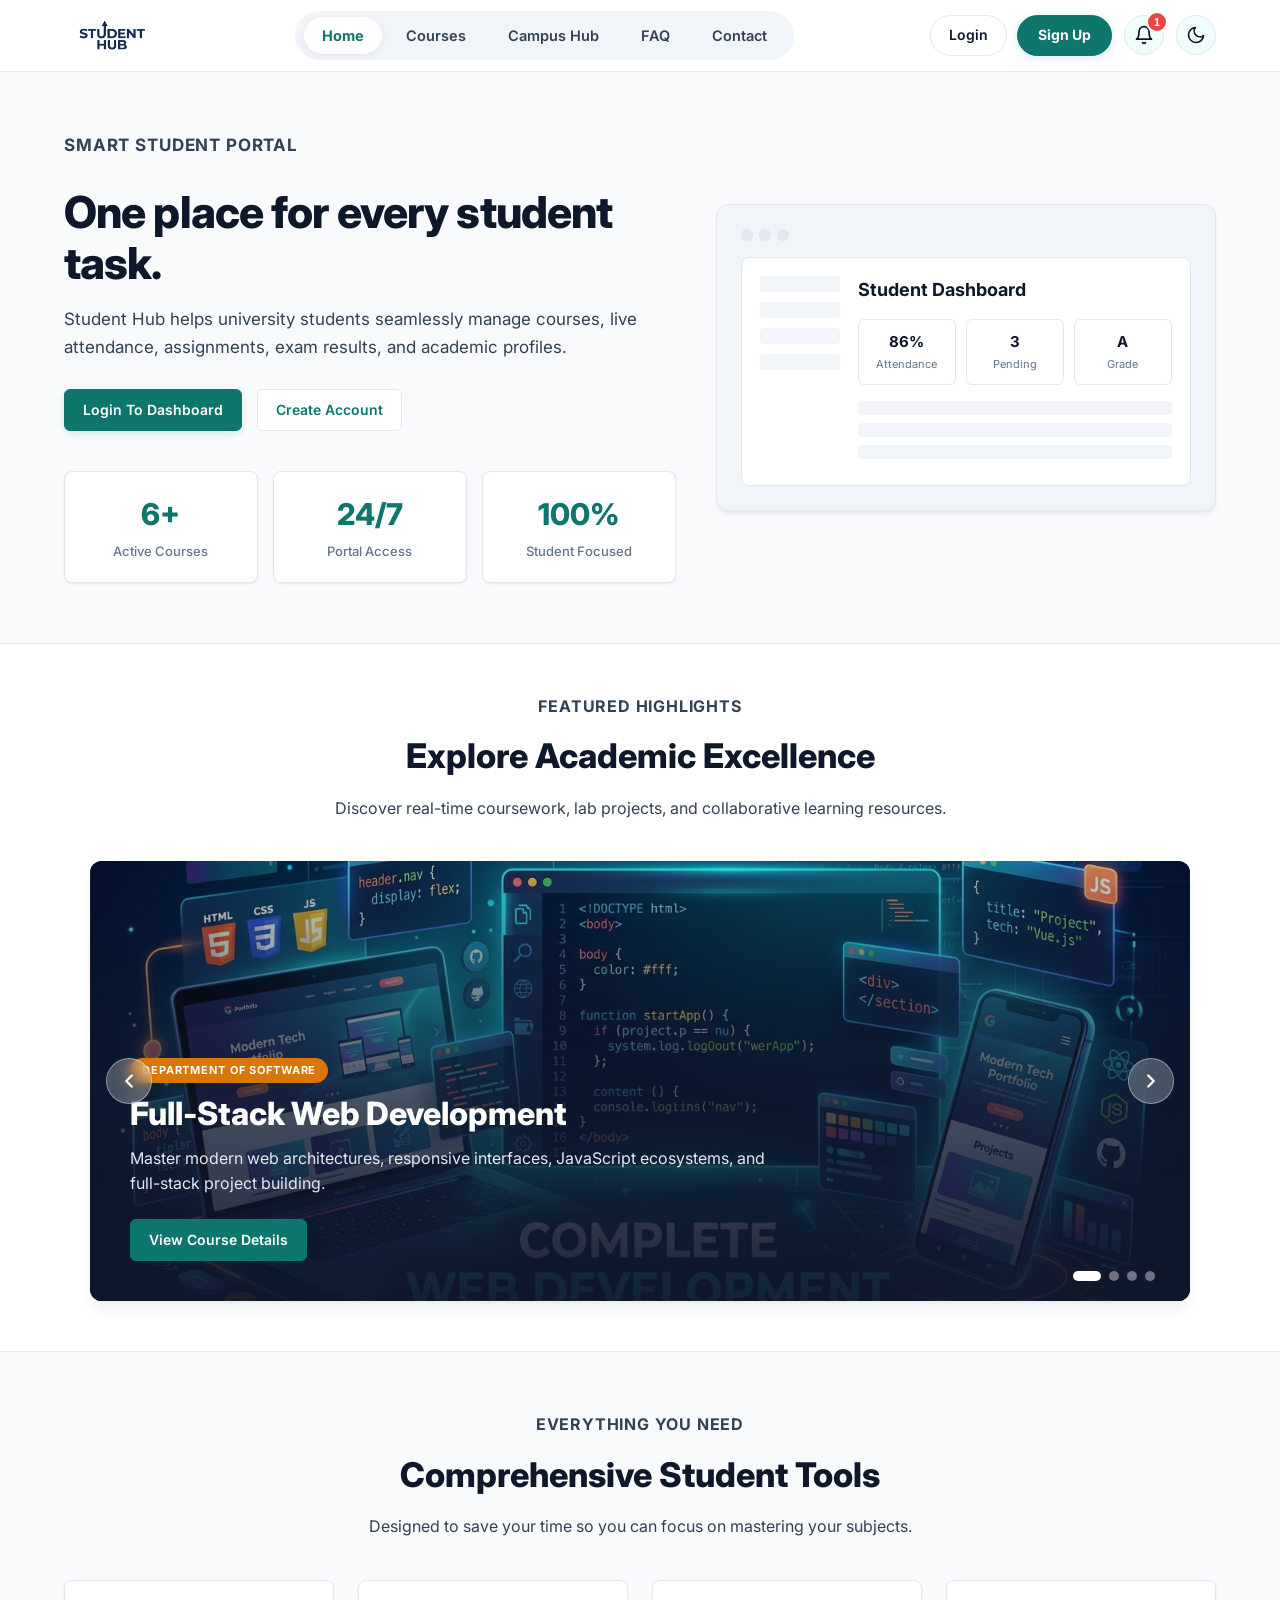
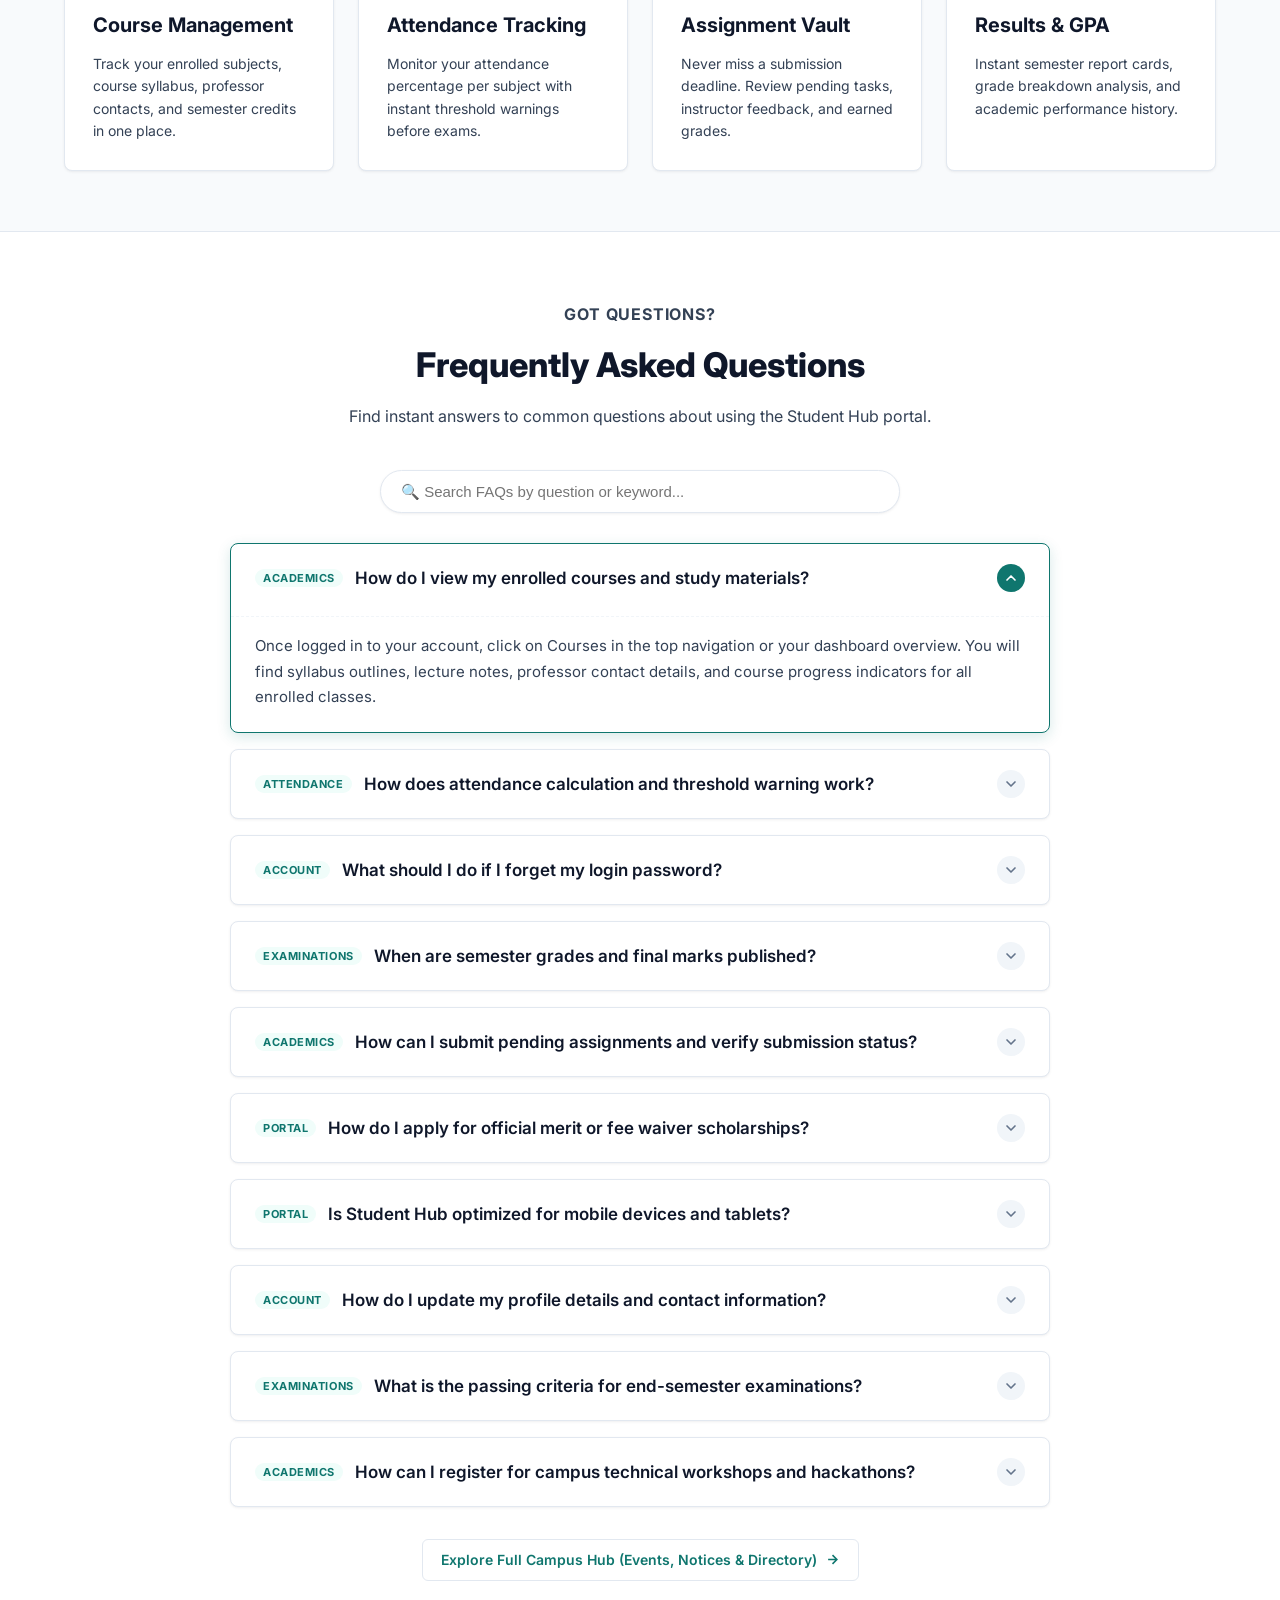
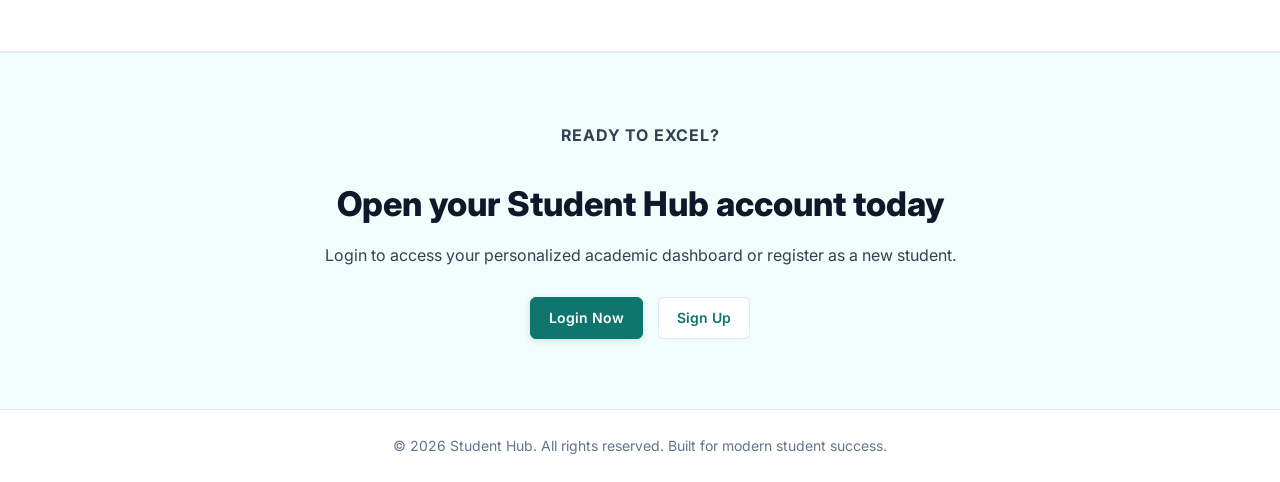
==== commit a8a1c924: "Add automated test suites for Practical 7, 8, and 9; implement comprehensive system diagnostics for " ====
--- a/index.html
+++ b/index.html
@@ -26,7 +26,7 @@
         <!-- Centered Floating Pill Navigation -->
         <nav class="main-nav" aria-label="Main Navigation">
             <a href="index.html" class="active">Home</a>
-            <a href="Pages/courses.html">Courses</a>
+            <a href="Pages/courses.php">Courses</a>
             <a href="Pages/events.html">Campus Hub</a>
             <a href="#faq">FAQ</a>
             <a href="Pages/contact.html">Contact</a>
@@ -130,7 +130,7 @@
         <div class="mobile-nav-drawer" id="mobileNavDrawer">
             <nav class="mobile-nav-links">
                 <a href="index.html" class="active">Home</a>
-                <a href="Pages/courses.html">Courses</a>
+                <a href="Pages/courses.php">Courses</a>
                 <a href="Pages/events.html">Campus Hub</a>
                 <a href="#faq">FAQ</a>
                 <a href="Pages/contact.html">Contact</a>
@@ -218,7 +218,7 @@
                                 <span class="carousel-badge">Department of Software</span>
                                 <h3>Full-Stack Web Development</h3>
                                 <p>Master modern web architectures, responsive interfaces, JavaScript ecosystems, and full-stack project building.</p>
-                                <a href="Pages/courses.html" class="btn btn-primary">View Course Details</a>
+                                <a href="Pages/courses.php" class="btn btn-primary">View Course Details</a>
                             </div>
                         </div>
                         <!-- Slide 2 -->
@@ -228,7 +228,7 @@
                                 <span class="carousel-badge">Data Engineering</span>
                                 <h3>Database Systems & Normalization</h3>
                                 <p>Gain hands-on mastery of relational databases, high-performance query optimization, indexing, and ACID transactions.</p>
-                                <a href="Pages/courses.html" class="btn btn-primary">View Course Details</a>
+                                <a href="Pages/courses.php" class="btn btn-primary">View Course Details</a>
                             </div>
                         </div>
                         <!-- Slide 3 -->
@@ -238,7 +238,7 @@
                                 <span class="carousel-badge">Systems & Infrastructure</span>
                                 <h3>Computer Networks & Protocols</h3>
                                 <p>Deep-dive into network layers, socket programming, routing protocols, and cloud computing fundamentals.</p>
-                                <a href="Pages/courses.html" class="btn btn-primary">View Course Details</a>
+                                <a href="Pages/courses.php" class="btn btn-primary">View Course Details</a>
                             </div>
                         </div>
                         <!-- Slide 4 -->
--- a/css/style.css
+++ b/css/style.css
@@ -8,72 +8,77 @@
 :root {
     --font-sans: 'Inter', -apple-system, BlinkMacSystemFont, 'Segoe UI', Roboto, Helvetica, Arial, sans-serif;
     
-    /* Light Theme (Default) */
-    --bg-body: #f4f6f8;
+    /* Light Theme (Sharp & Clean) */
+    --bg-body: #f8fafc;
     --bg-surface: #ffffff;
     --bg-card: #ffffff;
-    --bg-subtle: #f8fafc;
-    --bg-accent-subtle: #eef4f5;
+    --bg-subtle: #f1f5f9;
+    --bg-accent-subtle: #f0fdfa;
     
-    --text-primary: #111827;
-    --text-secondary: #4b5563;
-    --text-muted: #6b7280;
+    --text-primary: #0f172a;
+    --text-secondary: #334155;
+    --text-muted: #64748b;
     
     --border-color: #e2e8f0;
-    --border-subtle: #edf2f7;
+    --border-subtle: #f1f5f9;
     
-    --brand-primary: #146c70;
-    --brand-hover: #0f5154;
-    --brand-light: #eef4f5;
-    --brand-glow: rgba(20, 108, 112, 0.2);
+    --brand-primary: #0f766e;
+    --brand-hover: #115e59;
+    --brand-light: #ccfbf1;
+    --brand-glow: rgba(15, 118, 110, 0.16);
     --accent-orange: #d97706;
     
-    --shadow-sm: 0 1px 2px 0 rgba(0, 0, 0, 0.05);
-    --shadow-md: 0 4px 6px -1px rgba(0, 0, 0, 0.08), 0 2px 4px -1px rgba(0, 0, 0, 0.04);
-    --shadow-lg: 0 10px 25px -5px rgba(0, 0, 0, 0.1), 0 8px 10px -6px rgba(0, 0, 0, 0.05);
+    --shadow-xs: 0 1px 2px 0 rgba(15, 23, 42, 0.04);
+    --shadow-sm: 0 1px 3px 0 rgba(15, 23, 42, 0.06), 0 1px 2px -1px rgba(15, 23, 42, 0.04);
+    --shadow-md: 0 4px 6px -1px rgba(15, 23, 42, 0.07), 0 2px 4px -2px rgba(15, 23, 42, 0.04);
+    --shadow-lg: 0 10px 15px -3px rgba(15, 23, 42, 0.08), 0 4px 6px -4px rgba(15, 23, 42, 0.03);
+    --shadow-xl: 0 20px 25px -5px rgba(15, 23, 42, 0.08), 0 8px 10px -6px rgba(15, 23, 42, 0.03);
     
-    --banner-bg: #0f5154;
+    --banner-bg: #0f766e;
     --banner-text: #ffffff;
-    --modal-backdrop: rgba(15, 23, 42, 0.65);
+    --modal-backdrop: rgba(15, 23, 42, 0.6);
     
     --radius-sm: 6px;
-    --radius-md: 10px;
-    --radius-lg: 14px;
+    --radius-md: 8px;
+    --radius-lg: 12px;
+    --radius-xl: 16px;
     --radius-full: 9999px;
     
-    --transition-fast: 0.2s ease;
-    --transition-normal: 0.3s ease;
+    --transition-fast: 0.18s cubic-bezier(0.4, 0, 0.2, 1);
+    --transition-normal: 0.25s cubic-bezier(0.4, 0, 0.2, 1);
 }
 
 :root[data-theme="dark"],
 html[data-theme="dark"],
 [data-theme="dark"] {
-    --bg-body: #0b1120;
-    --bg-surface: #131d31;
-    --bg-card: #182238;
+    --bg-body: #0b0f19;
+    --bg-surface: #111827;
+    --bg-card: #151f32;
     --bg-subtle: #0f172a;
-    --bg-accent-subtle: #19313d;
+    --bg-accent-subtle: #132630;
     
     --text-primary: #f8fafc;
     --text-secondary: #cbd5e1;
     --text-muted: #94a3b8;
     
-    --border-color: #27354f;
-    --border-subtle: #1e293b;
+    --border-color: rgba(255, 255, 255, 0.08);
+    --border-subtle: rgba(255, 255, 255, 0.04);
     
-    --brand-primary: #1ebdbe;
-    --brand-hover: #2dd4bf;
-    --brand-light: #16363e;
-    --brand-glow: rgba(30, 189, 190, 0.3);
+    --brand-primary: #2dd4bf;
+    --brand-hover: #5eead4;
+    --brand-light: rgba(45, 212, 191, 0.12);
+    --brand-glow: rgba(45, 212, 191, 0.25);
     --accent-orange: #fbbf24;
     
-    --shadow-sm: 0 1px 3px 0 rgba(0, 0, 0, 0.4);
-    --shadow-md: 0 4px 12px -1px rgba(0, 0, 0, 0.5);
-    --shadow-lg: 0 12px 30px -5px rgba(0, 0, 0, 0.6);
+    --shadow-xs: 0 1px 2px 0 rgba(0, 0, 0, 0.3);
+    --shadow-sm: 0 1px 3px 0 rgba(0, 0, 0, 0.35);
+    --shadow-md: 0 4px 12px 0 rgba(0, 0, 0, 0.45);
+    --shadow-lg: 0 12px 28px -4px rgba(0, 0, 0, 0.55);
+    --shadow-xl: 0 20px 32px -4px rgba(0, 0, 0, 0.65);
     
-    --banner-bg: #0d2931;
+    --banner-bg: #092025;
     --banner-text: #e2f8f9;
-    --modal-backdrop: rgba(2, 6, 23, 0.82);
+    --modal-backdrop: rgba(3, 7, 18, 0.82);
 }
 
 /* --- BASE STYLES --- */
@@ -81,6 +86,12 @@
     box-sizing: border-box;
     margin: 0;
     padding: 0;
+}
+
+html {
+    -webkit-font-smoothing: antialiased;
+    -moz-osx-font-smoothing: grayscale;
+    text-rendering: optimizeLegibility;
 }
 
 body {
@@ -1034,9 +1045,11 @@
     padding: 20px;
 }
 
-.modal-overlay.active {
-    opacity: 1;
-    visibility: visible;
+.modal-overlay.active,
+.modal-overlay.open {
+    opacity: 1 !important;
+    visibility: visible !important;
+    display: flex !important;
 }
 
 .modal-container {
@@ -1055,7 +1068,10 @@
     overflow: hidden;
 }
 
-.modal-overlay.active .modal-container {
+.modal-overlay.active .modal-container,
+.modal-overlay.open .modal-container,
+.modal-overlay.active .modal-card,
+.modal-overlay.open .modal-card {
     transform: scale(1) translateY(0);
     opacity: 1;
 }
